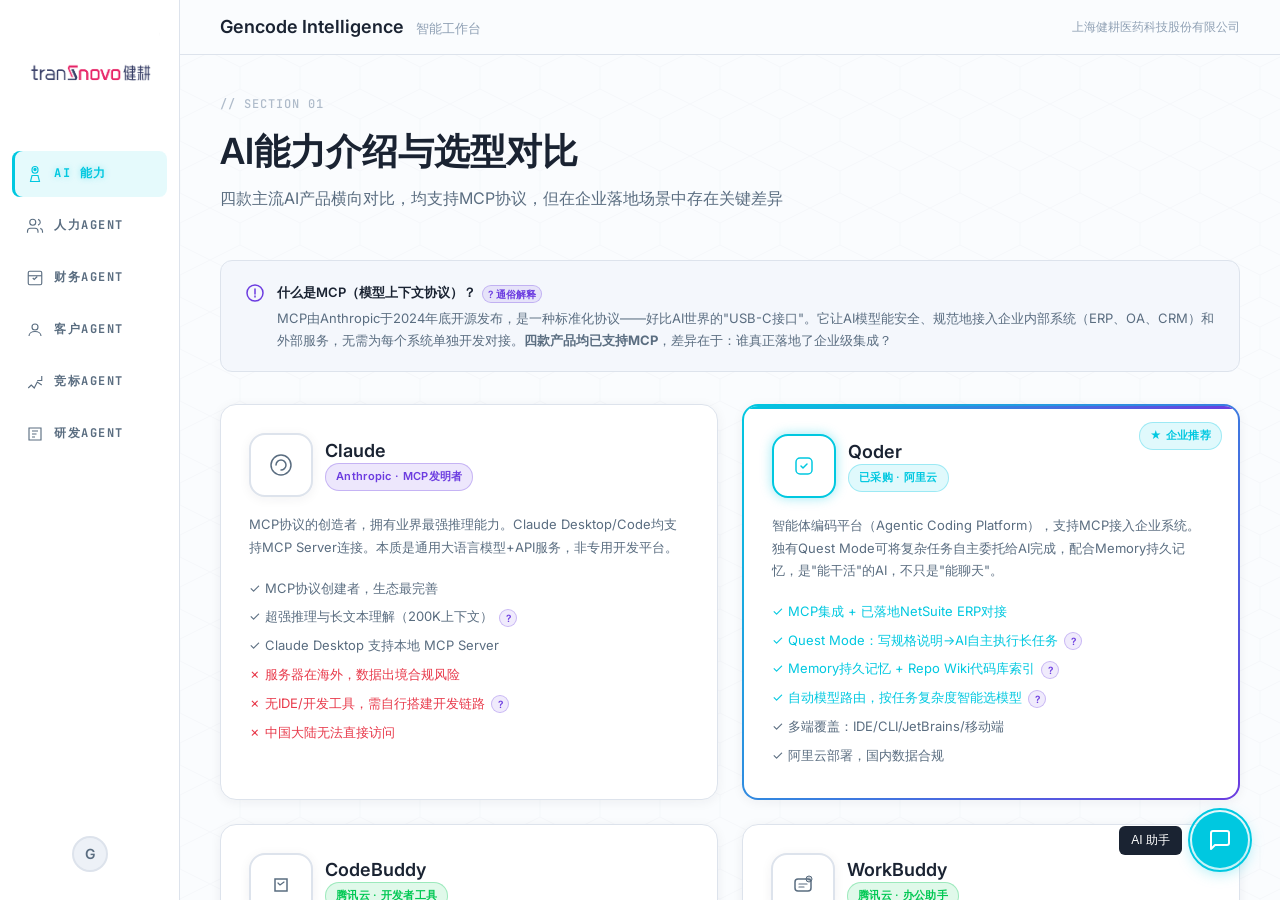
==== index.html @ d88ff5bc "feat: Qoder报价改为popout弹窗，提取关键内容替代截图" ====
<!DOCTYPE html>
<html lang="zh-CN">
<head>
  <meta charset="UTF-8">
  <meta name="viewport" content="width=device-width, initial-scale=1.0">
  <title>Gencode Intelligence 智能工作台 — 上海健耕医药科技</title>
  <link rel="preconnect" href="https://fonts.googleapis.com">
  <link rel="preconnect" href="https://fonts.gstatic.com" crossorigin>
  <link href="https://fonts.googleapis.com/css2?family=Inter:wght@300;400;500;600;700&family=JetBrains+Mono:wght@400;500;600&display=swap" rel="stylesheet">
  <link rel="stylesheet" href="css/style.css">
  <link rel="preload" href="js/echarts.min.js" as="script">
  <link rel="prefetch" href="netsuite_pl_dashboard.html">
</head>
<body>

  <!-- App Layout -->
  <div class="app-layout">

    <!-- Sidebar Navigation -->
    <aside class="sidebar" id="sidebar">
      <div class="sidebar-brand">
        <img class="sidebar-logo" src="images/logo.png" alt="Transnovo 健耕" />
      </div>
      <nav class="sidebar-nav">
        <a class="sidebar-item active" data-target="section-ai">
          <svg viewBox="0 0 24 24" fill="none" stroke="currentColor" stroke-width="1.5"><path d="M12 2a4 4 0 014 4v1a4 4 0 01-8 0V6a4 4 0 014-4z"/><path d="M8 14h8l2 8H6l2-8z"/><circle cx="12" cy="6" r="1.5" fill="currentColor"/></svg>
          <span>AI 能力</span>
        </a>
        <a class="sidebar-item" data-target="section-hr">
          <svg viewBox="0 0 24 24" fill="none" stroke="currentColor" stroke-width="1.5"><path d="M16 21v-2a4 4 0 00-4-4H6a4 4 0 00-4 4v2"/><circle cx="9" cy="7" r="4"/><path d="M22 21v-2a4 4 0 00-3-3.87"/><path d="M16 3.13a4 4 0 010 7.75"/></svg>
          <span>人力Agent</span>
        </a>
        <a class="sidebar-item" data-target="section-audit">
          <svg viewBox="0 0 24 24" fill="none" stroke="currentColor" stroke-width="1.5"><rect x="3" y="3" width="18" height="18" rx="2"/><path d="M9 12l2 2 4-4"/><path d="M3 9h18"/></svg>
          <span>财务Agent</span>
        </a>
        <a class="sidebar-item" data-target="section-customer">
          <svg viewBox="0 0 24 24" fill="none" stroke="currentColor" stroke-width="1.5"><circle cx="12" cy="8" r="4"/><path d="M4 20c0-4 4-6 8-6s8 2 8 6"/></svg>
          <span>客户Agent</span>
        </a>
        <a class="sidebar-item" data-target="section-pricing">
          <svg viewBox="0 0 24 24" fill="none" stroke="currentColor" stroke-width="1.5"><path d="M3 20l4-4 4 4 4-8 6 4"/><path d="M21 4v6h-6"/></svg>
          <span>竞标Agent</span>
        </a>
        <a class="sidebar-item" data-target="section-rdkb">
          <svg viewBox="0 0 24 24" fill="none" stroke="currentColor" stroke-width="1.5"><path d="M4 4h16v16H4z"/><path d="M8 8h8M8 12h6M8 16h4"/></svg>
          <span>研发Agent</span>
        </a>
      </nav>
      <div class="sidebar-footer">
        <div class="sidebar-user">G</div>
      </div>
    </aside>

    <!-- Content Area -->
    <main class="content-area" id="contentArea">
      <header class="content-header">
        <h1 class="content-title">Gencode Intelligence <span>智能工作台</span></h1>
        <div class="content-meta">上海健耕医药科技股份有限公司</div>
      </header>

  <!-- ========== SECTION 1: AI Capability Comparison ========== -->
  <section class="section active" id="section-ai">
    <div class="section-content">
      <div class="section-label">// SECTION 01</div>
      <div class="section-header">
        <h2>AI能力介绍与选型对比</h2>
        <p>四款主流AI产品横向对比，均支持MCP协议，但在企业落地场景中存在关键差异</p>
      </div>

      <!-- MCP explainer -->
      <div style="background:var(--bg-tertiary); border-radius:12px; border:1px solid var(--border-default); padding:20px 24px; margin-bottom:32px;">
        <div style="display:flex; align-items:flex-start; gap:12px;">
          <svg width="20" height="20" viewBox="0 0 20 20" fill="none" style="flex-shrink:0; margin-top:2px;"><circle cx="10" cy="10" r="8" stroke="#6C3CE0" stroke-width="1.5"/><path d="M10 6v5M10 13v1" stroke="#6C3CE0" stroke-width="1.5" stroke-linecap="round"/></svg>
          <div>
            <p style="font-size:13px; font-weight:600; color:var(--text-primary); margin-bottom:4px;">什么是MCP（模型上下文协议）？<button class="explain-btn" onclick="showExplain('mcp')">? 通俗解释</button></p>
            <p style="font-size:13px;">MCP由Anthropic于2024年底开源发布，是一种标准化协议——好比AI世界的"USB-C接口"。它让AI模型能安全、规范地接入企业内部系统（ERP、OA、CRM）和外部服务，无需为每个系统单独开发对接。<strong>四款产品均已支持MCP</strong>，差异在于：谁真正落地了企业级集成？</p>
          </div>
        </div>
      </div>

      <!-- 4 Product Cards -->
      <div style="display:grid; grid-template-columns:repeat(2, 1fr); gap:24px;">
        <!-- Claude -->
        <div class="card">
          <div class="flex items-center gap-12 mb-16">
            <div class="mcp-node-icon">
              <svg width="28" height="28" viewBox="0 0 28 28" fill="none"><circle cx="14" cy="14" r="10" stroke="#5A6D80" stroke-width="1.5"/><path d="M9 14c0-3 2.5-5 5-5s5 2 5 5-2.5 5-5 5" stroke="#5A6D80" stroke-width="1.5" stroke-linecap="round"/></svg>
            </div>
            <div>
              <h4>Claude</h4>
              <span class="badge badge-violet">Anthropic · MCP发明者</span>
            </div>
          </div>
          <p style="font-size:13px; margin-bottom:16px;">MCP协议的创造者，拥有业界最强推理能力。Claude Desktop/Code均支持MCP Server连接。本质是通用大语言模型+API服务，非专用开发平台。</p>
          <ul style="font-size:13px; color:var(--text-secondary); list-style:none;">
            <li style="padding:4px 0;">✓ MCP协议创建者，生态最完善</li>
            <li style="padding:4px 0;">✓ 超强推理与长文本理解（200K上下文）<button class="explain-btn" onclick="showExplain('context')">?</button></li>
            <li style="padding:4px 0;">✓ Claude Desktop 支持本地 MCP Server</li>
            <li style="padding:4px 0; color:var(--accent-red);">✗ 服务器在海外，数据出境合规风险</li>
            <li style="padding:4px 0; color:var(--accent-red);">✗ 无IDE/开发工具，需自行搭建开发链路<button class="explain-btn" onclick="showExplain('ide')">?</button></li>
            <li style="padding:4px 0; color:var(--accent-red);">✗ 中国大陆无法直接访问</li>
          </ul>
        </div>

        <!-- Qoder (Recommended) -->
        <div class="card recommended">
          <div class="badge badge-cyan badge-pulse" style="position:absolute; top:16px; right:16px;">
            ★ 企业推荐
          </div>
          <div class="flex items-center gap-12 mb-16">
            <div class="mcp-node-icon active">
              <svg width="28" height="28" viewBox="0 0 28 28" fill="none"><rect x="6" y="6" width="16" height="16" rx="4" stroke="#00C8E0" stroke-width="1.5"/><path d="M11 14l2 2 4-4" stroke="#00C8E0" stroke-width="1.5" stroke-linecap="round" stroke-linejoin="round"/></svg>
            </div>
            <div>
              <h4>Qoder</h4>
              <span class="badge badge-cyan">已采购 · 阿里云</span>
            </div>
          </div>
          <p style="font-size:13px; margin-bottom:16px;">智能体编码平台（Agentic Coding Platform），支持MCP接入企业系统。独有Quest Mode可将复杂任务自主委托给AI完成，配合Memory持久记忆，是"能干活"的AI，不只是"能聊天"。</p>
          <ul style="font-size:13px; color:var(--text-secondary); list-style:none;">
            <li style="padding:4px 0; color:var(--accent-cyan);">✓ MCP集成 + 已落地NetSuite ERP对接</li>
            <li style="padding:4px 0; color:var(--accent-cyan);">✓ Quest Mode：写规格说明→AI自主执行长任务<button class="explain-btn" onclick="showExplain('quest')">?</button></li>
            <li style="padding:4px 0; color:var(--accent-cyan);">✓ Memory持久记忆 + Repo Wiki代码库索引<button class="explain-btn" onclick="showExplain('memory')">?</button></li>
            <li style="padding:4px 0; color:var(--accent-cyan);">✓ 自动模型路由，按任务复杂度智能选模型<button class="explain-btn" onclick="showExplain('routing')">?</button></li>
            <li style="padding:4px 0;">✓ 多端覆盖：IDE/CLI/JetBrains/移动端</li>
            <li style="padding:4px 0;">✓ 阿里云部署，国内数据合规</li>
          </ul>
        </div>

        <!-- CodeBuddy -->
        <div class="card">
          <div class="flex items-center gap-12 mb-16">
            <div class="mcp-node-icon">
              <svg width="28" height="28" viewBox="0 0 28 28" fill="none"><path d="M8 8h12v12H8z" stroke="#5A6D80" stroke-width="1.5" rx="2"/><path d="M11 12l2 2 4-3" stroke="#5A6D80" stroke-width="1.2" stroke-linecap="round" stroke-linejoin="round"/></svg>
            </div>
            <div>
              <h4>CodeBuddy</h4>
              <span class="badge badge-green">腾讯云 · 开发者工具</span>
            </div>
          </div>
          <p style="font-size:13px; margin-bottom:16px;">腾讯云AI代码编辑器，面向开发人员。支持MCP可视化配置，有MCP Square市场可一键安装服务端。偏向腾讯云生态内使用。</p>
          <ul style="font-size:13px; color:var(--text-secondary); list-style:none;">
            <li style="padding:4px 0;">✓ MCP支持 + 可视化配置（无需编辑JSON）</li>
            <li style="padding:4px 0;">✓ MCP Square市场，预置丰富服务端</li>
            <li style="padding:4px 0;">✓ 腾讯云生态内集成便利</li>
            <li style="padding:4px 0; color:var(--accent-red);">✗ 深度绑定腾讯云，跨云集成受限</li>
            <li style="padding:4px 0; color:var(--accent-red);">✗ 无自主任务执行能力（仅对话模式）</li>
            <li style="padding:4px 0; color:var(--accent-red);">✗ 面向开发者，非技术人员难以直接使用</li>
          </ul>
        </div>

        <!-- WorkBuddy -->
        <div class="card">
          <div class="flex items-center gap-12 mb-16">
            <div class="mcp-node-icon">
              <svg width="28" height="28" viewBox="0 0 28 28" fill="none"><rect x="6" y="8" width="16" height="12" rx="3" stroke="#5A6D80" stroke-width="1.5"/><path d="M10 13h8M10 16h5" stroke="#5A6D80" stroke-width="1.2" stroke-linecap="round"/><circle cx="20" cy="8" r="3" fill="#5A6D80" fill-opacity="0.3" stroke="#5A6D80" stroke-width="1"/></svg>
            </div>
            <div>
              <h4>WorkBuddy</h4>
              <span class="badge badge-green">腾讯云 · 办公助手</span>
            </div>
          </div>
          <p style="font-size:13px; margin-bottom:16px;">腾讯云桌面AI办公助手，面向非技术人员。可用自然语言驱动复杂工作流，内置100+虚拟专家角色。支持MCP连接外部服务，通过微信/Slack等远程控制。</p>
          <ul style="font-size:13px; color:var(--text-secondary); list-style:none;">
            <li style="padding:4px 0;">✓ MCP支持，可连接外部工具和服务</li>
            <li style="padding:4px 0;">✓ 自然语言驱动，非技术人员可直接使用</li>
            <li style="padding:4px 0;">✓ 100+虚拟专家角色（报告撰写、数据分析等）</li>
            <li style="padding:4px 0; color:var(--accent-red);">✗ 内测阶段，功能尚未完全稳定</li>
            <li style="padding:4px 0; color:var(--accent-red);">✗ 偏办公自动化，无代码开发能力</li>
            <li style="padding:4px 0; color:var(--accent-red);">✗ 无企业级ERP/财务系统深度集成案例</li>
          </ul>
        </div>
      </div>

      <!-- Comparison Table -->
      <table class="comparison-table mt-32">
        <thead>
          <tr>
            <th>对比维度</th>
            <th>Claude</th>
            <th style="color:var(--accent-cyan);">Qoder ★</th>
            <th>CodeBuddy</th>
            <th>WorkBuddy</th>
          </tr>
        </thead>
        <tbody>
          <tr>
            <td>MCP支持</td>
            <td>✓ 协议发明者，生态最完善</td>
            <td style="color:var(--accent-cyan); font-weight:500;">✓ 完整支持 + 已落地企业集成</td>
            <td>✓ 可视化配置 + 市场</td>
            <td>✓ 支持连接外部服务</td>
          </tr>
          <tr>
            <td>NetSuite ERP对接</td>
            <td>需自行开发MCP Server</td>
            <td style="color:var(--accent-cyan); font-weight:500;">✓ 已完成，可直接拉取财务数据</td>
            <td>需自行开发对接</td>
            <td>无相关案例</td>
          </tr>
          <tr>
            <td>自主任务执行<button class="explain-btn" onclick="showExplain('autonomous')">?</button></td>
            <td>需人工持续交互引导</td>
            <td style="color:var(--accent-cyan); font-weight:500;">Quest Mode — AI异步自主完成</td>
            <td>仅实时对话模式</td>
            <td>可执行预设工作流</td>
          </tr>
          <tr>
            <td>项目记忆能力<button class="explain-btn" onclick="showExplain('memory')">?</button></td>
            <td>仅单次对话上下文</td>
            <td style="color:var(--accent-cyan); font-weight:500;">Memory持久记忆 + Repo Wiki</td>
            <td>项目级上下文</td>
            <td>对话内记忆</td>
          </tr>
          <tr>
            <td>目标用户</td>
            <td>通用（研究/创作/开发）</td>
            <td style="font-weight:500;">开发者 + 业务人员（双覆盖）</td>
            <td>专业开发人员</td>
            <td>非技术办公人员</td>
          </tr>
          <tr>
            <td>使用形态</td>
            <td>Web / API / Desktop</td>
            <td style="font-weight:500;">IDE + CLI + JetBrains + Mobile</td>
            <td>独立编辑器 + VS Code</td>
            <td>桌面App + 微信/Slack</td>
          </tr>
          <tr>
            <td>数据合规</td>
            <td style="color:var(--accent-red);">海外服务器，数据出境风险</td>
            <td style="color:var(--accent-cyan); font-weight:500;">阿里云国内部署，数据可控</td>
            <td>腾讯云国内部署</td>
            <td>腾讯云国内部署</td>
          </tr>
          <tr>
            <td>产品成熟度</td>
            <td>成熟商用（海外）</td>
            <td style="font-weight:500;">已商用，阿里云正式发售</td>
            <td>已发布正式版</td>
            <td style="color:var(--accent-red);">内测阶段</td>
          </tr>
          <tr>
            <td>采购状态</td>
            <td>未采购（大陆不可用）</td>
            <td style="color:var(--accent-green); font-weight:600;">✓ 已采购并投入使用</td>
            <td>未采购</td>
            <td>未采购（内测中）</td>
          </tr>
        </tbody>
      </table>

      <!-- Key Insight Box -->
      <div class="ai-insight-box mt-32">
        <h4>
          <svg width="16" height="16" viewBox="0 0 16 16" fill="none"><path d="M8 2L10 6H14L11 9L12 13L8 11L4 13L5 9L2 6H6L8 2Z" fill="#00C8E0" fill-opacity="0.3" stroke="#00C8E0" stroke-width="1"/></svg>
          选型结论
        </h4>
        <p style="margin-top:4px;">四款产品定位各有侧重：Claude推理最强但无法在大陆使用；CodeBuddy面向开发者但绑定腾讯生态；WorkBuddy面向办公人员但尚处内测且无ERP集成。<strong style="color:var(--accent-cyan);">Qoder是唯一兼具以下三个优势的平台：①已实际落地NetSuite ERP集成 ②Quest Mode自主任务执行 ③同时服务开发者与业务人员</strong>。且已完成阿里云采购，数据合规、即刻可用。</p>
      </div>

      <!-- Qoder 阿里云采购报价 -->
      <div style="margin-top:32px; border:2px solid var(--accent-cyan); border-radius:12px; padding:24px; background:linear-gradient(135deg, rgba(0,200,224,0.03), rgba(108,60,224,0.03)); box-shadow:0 0 20px rgba(0,200,224,0.1); cursor:pointer;" onclick="document.getElementById('pricingPopout').classList.add('open')">
        <div style="display:flex; align-items:center; justify-content:space-between;">
          <div style="display:flex; align-items:center; gap:10px;">
            <span style="background:var(--accent-cyan); color:#fff; font-size:11px; font-weight:700; padding:3px 10px; border-radius:4px; letter-spacing:1px;">阿里云官方报价</span>
            <span style="font-size:14px; font-weight:700; color:var(--text-primary);">Qoder 企业版采购方案</span>
          </div>
          <span style="font-size:12px; color:var(--accent-cyan); border:1px solid var(--accent-cyan); padding:4px 12px; border-radius:4px;">点击查看详情 →</span>
        </div>
        <div style="margin-top:14px; display:flex; gap:32px; font-size:13px; color:var(--text-secondary);">
          <span>供应商：<strong style="color:var(--text-primary);">阿里云计算有限公司</strong></span>
          <span>月付：<strong style="color:var(--accent-cyan); font-size:16px;">¥1,425</strong>/月</span>
          <span>年付：<strong style="color:var(--accent-cyan); font-size:16px;">¥15,300</strong>/年（85折）</span>
        </div>
      </div>

      <!-- Pricing Popout -->
      <div class="demo-popout" id="pricingPopout" onclick="if(event.target===this)this.classList.remove('open')">
        <div class="demo-popout-content" style="max-width:720px; padding:32px;">
          <button class="demo-popout-close" onclick="document.getElementById('pricingPopout').classList.remove('open')">&times;</button>
          <h3 style="font-size:18px; margin-bottom:20px; color:var(--text-primary);">Qoder 企业版 — 阿里云采购报价</h3>
          
          <table style="width:100%; border-collapse:collapse; font-size:13px; margin-bottom:20px;">
            <tr style="background:rgba(0,200,224,0.08);">
              <th style="text-align:left; padding:10px 14px; border:1px solid var(--border-default); color:var(--accent-cyan);">方案</th>
              <th style="text-align:center; padding:10px 14px; border:1px solid var(--border-default); color:var(--accent-cyan);">席位</th>
              <th style="text-align:center; padding:10px 14px; border:1px solid var(--border-default); color:var(--accent-cyan);">年限</th>
              <th style="text-align:center; padding:10px 14px; border:1px solid var(--border-default); color:var(--accent-cyan);">官网价</th>
              <th style="text-align:center; padding:10px 14px; border:1px solid var(--border-default); color:var(--accent-cyan);">折扣价</th>
              <th style="text-align:left; padding:10px 14px; border:1px solid var(--border-default); color:var(--accent-cyan);">备注</th>
            </tr>
            <tr>
              <td style="padding:10px 14px; border:1px solid var(--border-default); font-weight:600;">月付方案</td>
              <td style="padding:10px 14px; border:1px solid var(--border-default); text-align:center;">5</td>
              <td style="padding:10px 14px; border:1px solid var(--border-default); text-align:center;">1个月</td>
              <td style="padding:10px 14px; border:1px solid var(--border-default); text-align:center;">¥1,500</td>
              <td style="padding:10px 14px; border:1px solid var(--border-default); text-align:center; color:var(--accent-cyan); font-weight:700; font-size:15px;">¥1,425</td>
              <td style="padding:10px 14px; border:1px solid var(--border-default); font-size:12px;">后期连续包月，累计一年总计¥17,100</td>
            </tr>
            <tr style="background:rgba(0,200,224,0.03);">
              <td style="padding:10px 14px; border:1px solid var(--border-default); font-weight:600;">年付方案 ⭐</td>
              <td style="padding:10px 14px; border:1px solid var(--border-default); text-align:center;">5</td>
              <td style="padding:10px 14px; border:1px solid var(--border-default); text-align:center;">一年</td>
              <td style="padding:10px 14px; border:1px solid var(--border-default); text-align:center;">¥18,000</td>
              <td style="padding:10px 14px; border:1px solid var(--border-default); text-align:center; color:var(--accent-cyan); font-weight:700; font-size:15px;">¥15,300</td>
              <td style="padding:10px 14px; border:1px solid var(--border-default); font-size:12px;">平均¥1,275/月，首网限时<strong>85折</strong></td>
            </tr>
          </table>

          <div style="font-size:12px; color:var(--text-secondary); line-height:1.8;">
            <p style="font-weight:600; color:var(--text-primary); margin-bottom:6px;">产品配置：</p>
            <ul style="padding-left:18px; margin:0;">
              <li>产品形态：IDE/JB插件/CLI（命令行）</li>
              <li>核心：基于Qwen3-Coder模型，主打仓库级理解+任务化执行</li>
              <li>Agent Mode：对话式编码、补全、解释</li>
              <li>Quest Mode：自主拆解任务、改文件、跑测试、自动完成功能</li>
              <li>能力：一次检索10万+代码文件，自动生成Wiki，CodeReview，多文件批量修改</li>
              <li>定位：工程级、长上下文、Agent化开发助手</li>
              <li>每个团队席位（300元/月）包含 3000 Credits</li>
            </ul>
          </div>

          <div style="margin-top:16px; padding:12px 16px; background:rgba(0,200,224,0.06); border:1px solid rgba(0,200,224,0.2); border-radius:8px; font-size:12px; display:flex; justify-content:space-between; align-items:center;">
            <span>付款方式：网银转账 / 支付宝付款 / 线下汇款（对公转账）</span>
            <span>单位：<strong>阿里云计算有限公司</strong></span>
          </div>
        </div>
      </div>

      <!-- MCP Integration Diagram -->
      <div class="mcp-diagram mt-32">
        <div style="text-align:center; margin-bottom:24px;">
          <h3>Qoder MCP 企业集成实例</h3>
          <p style="font-size:13px; margin-top:8px;">通过MCP协议，Qoder已实际连通健耕内部的NetSuite ERP系统，实现财务数据智能化</p>
        </div>
        <div class="flex items-center" style="justify-content:center; gap:0; position:relative; padding:20px 0;">
          <!-- Qoder Node -->
          <div class="mcp-node">
            <div class="mcp-node-icon active">
              <svg width="28" height="28" viewBox="0 0 28 28" fill="none"><rect x="6" y="6" width="16" height="16" rx="4" stroke="#00C8E0" stroke-width="1.5"/><path d="M11 14l2 2 4-4" stroke="#00C8E0" stroke-width="1.5" stroke-linecap="round" stroke-linejoin="round"/></svg>
            </div>
            <div class="mcp-node-label">Qoder AI</div>
            <div class="mcp-node-desc">智能体平台</div>
          </div>

          <!-- Connector 1 -->
          <div style="width:100px; height:2px; background:linear-gradient(90deg, var(--accent-cyan), var(--accent-violet)); position:relative; margin:0 8px; margin-bottom:36px;">
            <div class="mcp-particle" style="animation-delay:0s;"></div>
            <div class="mcp-particle" style="animation-delay:1.5s;"></div>
          </div>

          <!-- MCP Hub -->
          <div class="mcp-node">
            <div class="mcp-node-icon" style="border-color:var(--accent-violet); border-radius:50%; width:72px; height:72px;">
              <svg width="32" height="32" viewBox="0 0 32 32" fill="none"><circle cx="16" cy="16" r="8" stroke="#6C3CE0" stroke-width="1.5"/><path d="M16 4v4M16 24v4M4 16h4M24 16h4M7 7l3 3M22 22l3 3M7 25l3-3M22 10l3-3" stroke="#6C3CE0" stroke-width="1" stroke-linecap="round"/></svg>
            </div>
            <div class="mcp-node-label" style="color:var(--accent-violet);">MCP 协议层</div>
            <div class="mcp-node-desc">标准化·安全·双向</div>
          </div>

          <!-- Connector 2 -->
          <div style="width:100px; height:2px; background:linear-gradient(90deg, var(--accent-violet), var(--accent-green)); position:relative; margin:0 8px; margin-bottom:36px;">
            <div class="mcp-particle" style="animation-delay:0.7s; background:var(--accent-violet);"></div>
            <div class="mcp-particle" style="animation-delay:2.2s; background:var(--accent-green);"></div>
          </div>

          <!-- NetSuite Node -->
          <div class="mcp-node">
            <div class="mcp-node-icon" style="border-color:var(--accent-green);">
              <svg width="28" height="28" viewBox="0 0 28 28" fill="none"><rect x="5" y="8" width="18" height="12" rx="2" stroke="#00C853" stroke-width="1.5"/><path d="M9 12h4M9 15h7M9 18h5" stroke="#00C853" stroke-width="1" stroke-linecap="round"/></svg>
            </div>
            <div class="mcp-node-label">NetSuite ERP</div>
            <div class="mcp-node-desc">财务·业务数据</div>
          </div>
        </div>
        <div style="text-align:center; margin-top:16px;">
          <span class="badge badge-green">✓ 已完成集成并投入使用</span>
          <span style="font-size:12px; color:var(--text-muted); margin-left:12px;">场景：应付账款审核、财务BI分析、供应商数据同步</span>
        </div>
      </div>

      <!-- MCP Financial Integration Demo -->
      <div class="mcp-demo-showcase mt-32" style="border-color: var(--accent-violet);">
        <div class="mcp-demo-header">
          <div class="mcp-demo-badge" style="background:rgba(108,60,224,0.1); border-color:rgba(108,60,224,0.3); color:var(--accent-violet);">
            <span class="live-dot" style="background:var(--accent-violet);"></span> 财务数据对接
          </div>
          <h3>Qoder × NetSuite — 集团利润表自动生成</h3>
          <p>通过 MCP 协议直连 NetSuite GL 总账，自动查询三家子公司财务数据，AI 生成集团合并利润表及经营看板</p>
        </div>

        <!-- 3-step workflow -->
        <div class="workflow-steps">
          <div class="workflow-step" onclick="openWorkflowImg('auth')">
            <div class="workflow-step-num">1</div>
            <div class="workflow-step-img">
              <img src="images/qoder-netsuite-auth.jpg" alt="Qoder授权访问NetSuite" />
            </div>
            <div class="workflow-step-label">OAuth 授权对接</div>
            <div class="workflow-step-desc">Qoder以claude角色获得NetSuite访问权限</div>
          </div>
          <div class="workflow-step-arrow">→</div>
          <div class="workflow-step" onclick="openWorkflowImg('pl')">
            <div class="workflow-step-num">2</div>
            <div class="workflow-step-img">
              <img src="images/qoder-netsuite-pl.jpg" alt="AI生成利润表" />
            </div>
            <div class="workflow-step-label">AI 生成利润表</div>
            <div class="workflow-step-desc">查询GL数据，按子公司拆分并合并</div>
          </div>
          <div class="workflow-step-arrow">→</div>
          <div class="workflow-step" onclick="openWorkflowImg('dashboard')">
            <div class="workflow-step-num">3</div>
            <div class="workflow-step-img dashboard-preview">
              <div class="dashboard-mock">
                <div class="dm-header">集团 2025 年度经营分析看板</div>
                <div class="dm-kpis">
                  <span>营收 ¥1.82亿</span>
                  <span>毛利率 98.6%</span>
                  <span>利润 ¥2.49亿</span>
                </div>
                <div class="dm-chart"></div>
              </div>
            </div>
            <div class="workflow-step-label">经营分析看板</div>
            <div class="workflow-step-desc">自动生成可视化 Dashboard</div>
          </div>
        </div>

        <div class="mcp-demo-stats" style="grid-template-columns: repeat(5, 1fr);">
          <div class="mcp-demo-stat">
            <span class="stat-value">3</span>
            <span class="stat-label">子公司合并</span>
          </div>
          <div class="mcp-demo-stat">
            <span class="stat-value">¥1.82亿</span>
            <span class="stat-label">集团营收</span>
          </div>
          <div class="mcp-demo-stat">
            <span class="stat-value">98.6%</span>
            <span class="stat-label">毛利率</span>
          </div>
          <div class="mcp-demo-stat">
            <span class="stat-value">¥2.49亿</span>
            <span class="stat-label">利润总额</span>
          </div>
          <div class="mcp-demo-stat">
            <span class="stat-value">&lt;30s</span>
            <span class="stat-label">全流程耗时</span>
          </div>
        </div>
      </div>

      <!-- MCP Real Case Demo -->
      <div class="mcp-demo-showcase showcase-sm mt-32">
        <div class="mcp-demo-header">
          <div class="mcp-demo-badge">
            <span class="live-dot"></span> 实战成果
          </div>
          <h3>NetSuite MCP 接口打通 — 采购申请自动化</h3>
          <p>通过 Qoder MCP 协议连接 NetSuite RESTlet，实现采购申请(PR)与采购订单(PO)的全自动创建与关联</p>
        </div>
        <div class="mcp-demo-image" onclick="openDemoPopout()">
          <img src="images/netsuite-mcp-demo.jpg" alt="NetSuite MCP 采购申请自动化实战截图" />
          <div class="mcp-demo-overlay">
            <svg width="48" height="48" viewBox="0 0 48 48" fill="none"><circle cx="24" cy="24" r="20" fill="rgba(0,200,224,0.15)" stroke="#00C8E0" stroke-width="2"/><path d="M20 16l12 8-12 8V16z" fill="#00C8E0"/></svg>
            <span>点击查看大图</span>
          </div>
        </div>
        <div class="mcp-demo-stats">
          <div class="mcp-demo-stat">
            <span class="stat-value">PR002317</span>
            <span class="stat-label">采购申请号</span>
          </div>
          <div class="mcp-demo-stat">
            <span class="stat-value">P0003932</span>
            <span class="stat-label">采购订单号</span>
          </div>
          <div class="mcp-demo-stat">
            <span class="stat-value">71行</span>
            <span class="stat-label">自动处理明细</span>
          </div>
          <div class="mcp-demo-stat">
            <span class="stat-value">¥313,874</span>
            <span class="stat-label">总金额</span>
          </div>
        </div>
      </div>
    </div>
  </section>

  <!-- ========== SECTION: HR Agent — 报销自动化工具 ========== -->
  <section class="section" id="section-hr">
    <div class="section-content">
      <div class="section-label">// HR AGENT</div>
      <div class="section-header">
        <h2>人力Agent — 报销自动化工具</h2>
        <p>将员工报销账单一键转化为NetSuite采购申请(PR)与采购订单(PO)，消除人工录入，全自动匹配科目与供应商</p>
      </div>

      <!-- Tool Cards Grid -->
      <div style="display:grid; grid-template-columns:repeat(2, 1fr); gap:32px; margin-top:32px;">

        <!-- 携程报销工具 -->
        <div class="card" style="border:1.5px solid var(--accent-cyan); position:relative; overflow:hidden;">
          <div style="position:absolute; top:0; left:0; right:0; height:3px; background:linear-gradient(90deg, var(--accent-cyan), var(--accent-violet));"></div>
          <div class="flex items-center gap-12 mb-16" style="padding-top:8px;">
            <div class="mcp-node-icon active" style="width:48px; height:48px;">
              <svg width="24" height="24" viewBox="0 0 24 24" fill="none" stroke="#00C8E0" stroke-width="1.5"><rect x="3" y="5" width="18" height="14" rx="2"/><path d="M3 10h18"/><path d="M7 15h4"/></svg>
            </div>
            <div>
              <h4 style="font-size:18px;">携程报销工具</h4>
              <span class="badge badge-cyan">Ctrip → NetSuite PR+PO</span>
            </div>
          </div>
          <p style="font-size:13px; color:var(--text-secondary); margin-bottom:16px;">拖入携程商旅账单Excel，自动解析所有明细行，一键在NetSuite创建采购申请与采购订单，PR+PO自动关联。</p>
          <div style="background:var(--bg-tertiary); border-radius:8px; padding:14px 16px; margin-bottom:16px;">
            <div style="font-size:11px; font-family:var(--font-mono); color:var(--text-muted); margin-bottom:6px;">// 工作流程</div>
            <div style="display:flex; align-items:center; gap:8px; font-size:12px; flex-wrap:wrap;">
              <span style="background:rgba(0,200,224,0.1); border:1px solid rgba(0,200,224,0.3); padding:3px 8px; border-radius:4px; color:var(--accent-cyan);">携程Excel</span>
              <span style="color:var(--text-muted);">→</span>
              <span style="background:rgba(0,200,224,0.1); border:1px solid rgba(0,200,224,0.3); padding:3px 8px; border-radius:4px; color:var(--accent-cyan);">解析明细</span>
              <span style="color:var(--text-muted);">→</span>
              <span style="background:rgba(0,200,224,0.1); border:1px solid rgba(0,200,224,0.3); padding:3px 8px; border-radius:4px; color:var(--accent-cyan);">创建PR</span>
              <span style="color:var(--text-muted);">→</span>
              <span style="background:rgba(0,200,224,0.1); border:1px solid rgba(0,200,224,0.3); padding:3px 8px; border-radius:4px; color:var(--accent-cyan);">生成PO</span>
              <span style="color:var(--text-muted);">→</span>
              <span style="background:rgba(0,200,224,0.1); border:1px solid rgba(0,200,224,0.3); padding:3px 8px; border-radius:4px; color:var(--accent-cyan);">自动关联</span>
            </div>
          </div>
          <ul style="font-size:13px; color:var(--text-secondary); list-style:none;">
            <li style="padding:4px 0;">✓ 拖拽Excel即触发，零操作门槛</li>
            <li style="padding:4px 0;">✓ 自动匹配供应商、费用科目</li>
            <li style="padding:4px 0;">✓ PR与PO自动关联，无需手动链接</li>
            <li style="padding:4px 0;">✓ 支持批量明细行（70+行级处理）</li>
          </ul>
          <div style="margin-top:16px; padding-top:12px; border-top:1px solid var(--border-default); display:flex; gap:16px;">
            <div class="mcp-demo-stat"><span class="stat-value">PR+PO</span><span class="stat-label">自动创建</span></div>
            <div class="mcp-demo-stat"><span class="stat-value">&lt;30s</span><span class="stat-label">全流程耗时</span></div>
            <div class="mcp-demo-stat"><span class="stat-value">100%</span><span class="stat-label">明细匹配率</span></div>
          </div>

          <!-- Download Section -->
          <div style="margin-top:20px; padding-top:16px; border-top:1px solid var(--border-default);">
            <div style="font-size:12px; font-family:var(--font-mono); color:var(--accent-cyan); margin-bottom:12px; letter-spacing:1px;">▼ 工具下载</div>
            <div style="display:grid; grid-template-columns:1fr 1fr; gap:8px;">
              <a href="https://life-port.oss-cn-hangzhou.aliyuncs.com/tools/%E6%90%BA%E7%A8%8B%E6%8A%A5%E9%94%80%E5%B7%A5%E5%85%B7/%E4%B8%80%E9%94%AE%E7%94%9F%E6%88%90%E9%87%87%E8%B4%AD%E8%AE%A2%E5%8D%95.bat" download style="display:flex; align-items:center; gap:8px; padding:8px 12px; background:rgba(0,200,224,0.06); border:1px solid rgba(0,200,224,0.2); border-radius:6px; text-decoration:none; color:var(--text-primary); font-size:12px; transition:all 0.2s;">
                <svg width="16" height="16" viewBox="0 0 16 16" fill="none" stroke="#00C8E0" stroke-width="1.5"><path d="M8 2v9M5 8l3 3 3-3"/><path d="M2 12v2h12v-2"/></svg>
                <div><div style="font-weight:600;">一键生成采购订单.bat</div><div style="font-size:10px; color:var(--text-muted);">启动脚本</div></div>
              </a>
              <a href="https://life-port.oss-cn-hangzhou.aliyuncs.com/tools/%E6%90%BA%E7%A8%8B%E6%8A%A5%E9%94%80%E5%B7%A5%E5%85%B7/ctrip_pr_tool.exe" download style="display:flex; align-items:center; gap:8px; padding:8px 12px; background:rgba(0,200,224,0.06); border:1px solid rgba(0,200,224,0.2); border-radius:6px; text-decoration:none; color:var(--text-primary); font-size:12px; transition:all 0.2s;">
                <svg width="16" height="16" viewBox="0 0 16 16" fill="none" stroke="#00C8E0" stroke-width="1.5"><path d="M8 2v9M5 8l3 3 3-3"/><path d="M2 12v2h12v-2"/></svg>
                <div><div style="font-weight:600;">ctrip_pr_tool.exe</div><div style="font-size:10px; color:var(--text-muted);">核心引擎（解析+创建一体化）</div></div>
              </a>
              <a href="https://life-port.oss-cn-hangzhou.aliyuncs.com/tools/%E6%90%BA%E7%A8%8B%E6%8A%A5%E9%94%80%E5%B7%A5%E5%85%B7/02%E5%8E%9F%E8%A1%A8.xlsx" download style="display:flex; align-items:center; gap:8px; padding:8px 12px; background:rgba(0,200,224,0.06); border:1px solid rgba(0,200,224,0.2); border-radius:6px; text-decoration:none; color:var(--text-primary); font-size:12px; transition:all 0.2s;">
                <svg width="16" height="16" viewBox="0 0 16 16" fill="none" stroke="#00C8E0" stroke-width="1.5"><path d="M8 2v9M5 8l3 3 3-3"/><path d="M2 12v2h12v-2"/></svg>
                <div><div style="font-weight:600;">携程账单样例.xlsx</div><div style="font-size:10px; color:var(--text-muted);">模板文件</div></div>
              </a>
            </div>
          </div>
        </div>

        <!-- 顺丰报销工具 -->
        <div class="card" style="border:1.5px solid var(--accent-green); position:relative; overflow:hidden;">
          <div style="position:absolute; top:0; left:0; right:0; height:3px; background:linear-gradient(90deg, var(--accent-green), var(--accent-cyan));"></div>
          <div class="flex items-center gap-12 mb-16" style="padding-top:8px;">
            <div class="mcp-node-icon" style="width:48px; height:48px; border-color:var(--accent-green);">
              <svg width="24" height="24" viewBox="0 0 24 24" fill="none" stroke="#00C853" stroke-width="1.5"><path d="M5 8h14l-1.5 9H6.5L5 8z"/><path d="M3 5h2l1 3"/><circle cx="9" cy="20" r="1"/><circle cx="17" cy="20" r="1"/></svg>
            </div>
            <div>
              <h4 style="font-size:18px;">顺丰报销工具</h4>
              <span class="badge badge-green">SF Express → NetSuite PR+PO</span>
            </div>
          </div>
          <p style="font-size:13px; color:var(--text-secondary); margin-bottom:16px;">拖入顺丰月结账单Excel，自动按历史映射表分摊费用至各承担主体，然后一键创建采购申请与采购订单。</p>
          <div style="background:var(--bg-tertiary); border-radius:8px; padding:14px 16px; margin-bottom:16px;">
            <div style="font-size:11px; font-family:var(--font-mono); color:var(--text-muted); margin-bottom:6px;">// 工作流程</div>
            <div style="display:flex; align-items:center; gap:8px; font-size:12px; flex-wrap:wrap;">
              <span style="background:rgba(0,200,83,0.1); border:1px solid rgba(0,200,83,0.3); padding:3px 8px; border-radius:4px; color:var(--accent-green);">顺丰Excel</span>
              <span style="color:var(--text-muted);">→</span>
              <span style="background:rgba(0,200,83,0.1); border:1px solid rgba(0,200,83,0.3); padding:3px 8px; border-radius:4px; color:var(--accent-green);">智能分摊</span>
              <span style="color:var(--text-muted);">→</span>
              <span style="background:rgba(0,200,83,0.1); border:1px solid rgba(0,200,83,0.3); padding:3px 8px; border-radius:4px; color:var(--accent-green);">创建PR</span>
              <span style="color:var(--text-muted);">→</span>
              <span style="background:rgba(0,200,83,0.1); border:1px solid rgba(0,200,83,0.3); padding:3px 8px; border-radius:4px; color:var(--accent-green);">生成PO</span>
              <span style="color:var(--text-muted);">→</span>
              <span style="background:rgba(0,200,83,0.1); border:1px solid rgba(0,200,83,0.3); padding:3px 8px; border-radius:4px; color:var(--accent-green);">自动关联</span>
            </div>
          </div>
          <ul style="font-size:13px; color:var(--text-secondary); list-style:none;">
            <li style="padding:4px 0;">✓ 自动分摊：根据历史映射匹配承担主体</li>
            <li style="padding:4px 0;">✓ 智能识别费用科目，未匹配行标黄提醒</li>
            <li style="padding:4px 0;">✓ 分摊完成后自动创建PR+PO</li>
            <li style="padding:4px 0;">✓ 历史映射表自学习，越用越准</li>
          </ul>
          <div style="margin-top:16px; padding-top:12px; border-top:1px solid var(--border-default); display:flex; gap:16px;">
            <div class="mcp-demo-stat"><span class="stat-value" style="color:var(--accent-green);">自动分摊</span><span class="stat-label">费用归集</span></div>
            <div class="mcp-demo-stat"><span class="stat-value" style="color:var(--accent-green);">PR+PO</span><span class="stat-label">一键生成</span></div>
            <div class="mcp-demo-stat"><span class="stat-value" style="color:var(--accent-green);">自学习</span><span class="stat-label">映射优化</span></div>
          </div>

          <!-- Download Section -->
          <div style="margin-top:20px; padding-top:16px; border-top:1px solid var(--border-default);">
            <div style="font-size:12px; font-family:var(--font-mono); color:var(--accent-green); margin-bottom:12px; letter-spacing:1px;">▼ 工具下载</div>
            <div style="display:grid; grid-template-columns:1fr 1fr; gap:8px;">
              <a href="https://life-port.oss-cn-hangzhou.aliyuncs.com/tools/%E9%A1%BA%E4%B8%B0%E6%8A%A5%E9%94%80%E5%B7%A5%E5%85%B7/%E4%B8%80%E9%94%AE%E7%94%9F%E6%88%90%E9%A1%BA%E4%B8%B0%E9%87%87%E8%B4%AD%E8%AE%A2%E5%8D%95.bat" download style="display:flex; align-items:center; gap:8px; padding:8px 12px; background:rgba(0,200,83,0.06); border:1px solid rgba(0,200,83,0.2); border-radius:6px; text-decoration:none; color:var(--text-primary); font-size:12px; transition:all 0.2s;">
                <svg width="16" height="16" viewBox="0 0 16 16" fill="none" stroke="#00C853" stroke-width="1.5"><path d="M8 2v9M5 8l3 3 3-3"/><path d="M2 12v2h12v-2"/></svg>
                <div><div style="font-weight:600;">一键生成顺丰采购订单.bat</div><div style="font-size:10px; color:var(--text-muted);">启动脚本</div></div>
              </a>
              <a href="https://life-port.oss-cn-hangzhou.aliyuncs.com/tools/%E9%A1%BA%E4%B8%B0%E6%8A%A5%E9%94%80%E5%B7%A5%E5%85%B7/sf_allocate_tool.exe" download style="display:flex; align-items:center; gap:8px; padding:8px 12px; background:rgba(0,200,83,0.06); border:1px solid rgba(0,200,83,0.2); border-radius:6px; text-decoration:none; color:var(--text-primary); font-size:12px; transition:all 0.2s;">
                <svg width="16" height="16" viewBox="0 0 16 16" fill="none" stroke="#00C853" stroke-width="1.5"><path d="M8 2v9M5 8l3 3 3-3"/><path d="M2 12v2h12v-2"/></svg>
                <div><div style="font-weight:600;">sf_allocate_tool.exe</div><div style="font-size:10px; color:var(--text-muted);">智能分摊引擎</div></div>
              </a>
              <a href="https://life-port.oss-cn-hangzhou.aliyuncs.com/tools/%E9%A1%BA%E4%B8%B0%E6%8A%A5%E9%94%80%E5%B7%A5%E5%85%B7/sf_pr_tool.exe" download style="display:flex; align-items:center; gap:8px; padding:8px 12px; background:rgba(0,200,83,0.06); border:1px solid rgba(0,200,83,0.2); border-radius:6px; text-decoration:none; color:var(--text-primary); font-size:12px; transition:all 0.2s;">
                <svg width="16" height="16" viewBox="0 0 16 16" fill="none" stroke="#00C853" stroke-width="1.5"><path d="M8 2v9M5 8l3 3 3-3"/><path d="M2 12v2h12v-2"/></svg>
                <div><div style="font-weight:600;">sf_pr_tool.exe</div><div style="font-size:10px; color:var(--text-muted);">PR/PO创建引擎</div></div>
              </a>
              <a href="https://life-port.oss-cn-hangzhou.aliyuncs.com/tools/%E9%A1%BA%E4%B8%B0%E6%8A%A5%E9%94%80%E5%B7%A5%E5%85%B7/sf_allocation_history.json" download style="display:flex; align-items:center; gap:8px; padding:8px 12px; background:rgba(0,200,83,0.06); border:1px solid rgba(0,200,83,0.2); border-radius:6px; text-decoration:none; color:var(--text-primary); font-size:12px; transition:all 0.2s;">
                <svg width="16" height="16" viewBox="0 0 16 16" fill="none" stroke="#00C853" stroke-width="1.5"><path d="M8 2v9M5 8l3 3 3-3"/><path d="M2 12v2h12v-2"/></svg>
                <div><div style="font-weight:600;">sf_allocation_history.json</div><div style="font-size:10px; color:var(--text-muted);">历史映射表</div></div>
              </a>
              <a href="https://life-port.oss-cn-hangzhou.aliyuncs.com/tools/%E9%A1%BA%E4%B8%B0%E6%8A%A5%E9%94%80%E5%B7%A5%E5%85%B7/DW_MX_021VQ_0212895911-202606_20260601_20260630.xlsx" download style="display:flex; align-items:center; gap:8px; padding:8px 12px; background:rgba(0,200,83,0.06); border:1px solid rgba(0,200,83,0.2); border-radius:6px; text-decoration:none; color:var(--text-primary); font-size:12px; transition:all 0.2s;">
                <svg width="16" height="16" viewBox="0 0 16 16" fill="none" stroke="#00C853" stroke-width="1.5"><path d="M8 2v9M5 8l3 3 3-3"/><path d="M2 12v2h12v-2"/></svg>
                <div><div style="font-weight:600;">顺丰6月账单样例.xlsx</div><div style="font-size:10px; color:var(--text-muted);">模板文件</div></div>
              </a>
            </div>
          </div>
        </div>
      </div>

      <!-- Tutorial - 携程报销工具使用教程 -->
      <div style="margin-top:32px; background:var(--bg-tertiary); border:1px solid var(--border-default); border-radius:12px; padding:24px 28px;">
        <div style="font-size:14px; font-weight:700; color:var(--accent-cyan); margin-bottom:16px;">📖 携程报销工具 — 使用教程</div>
        <div style="font-size:13px; color:var(--text-secondary); line-height:1.8;">

          <p style="font-weight:600; color:var(--text-primary); margin-bottom:8px;">① 需要下载哪些文件？</p>
          <table style="width:100%; border-collapse:collapse; margin-bottom:20px; font-size:12px;">
            <tr style="background:rgba(0,200,224,0.08);">
              <th style="text-align:left; padding:8px 12px; border:1px solid var(--border-default); color:var(--accent-cyan);">文件名</th>
              <th style="text-align:left; padding:8px 12px; border:1px solid var(--border-default); color:var(--accent-cyan);">是什么</th>
              <th style="text-align:center; padding:8px 12px; border:1px solid var(--border-default); color:var(--accent-cyan);">必须？</th>
            </tr>
            <tr>
              <td style="padding:8px 12px; border:1px solid var(--border-default); font-family:var(--font-mono);">一键生成采购订单.bat</td>
              <td style="padding:8px 12px; border:1px solid var(--border-default);">双击/拖拽即运行的启动脚本，<strong>这是你唯一要操作的文件</strong></td>
              <td style="padding:8px 12px; border:1px solid var(--border-default); text-align:center; color:var(--accent-cyan); font-weight:700;">✓ 必须</td>
            </tr>
            <tr>
              <td style="padding:8px 12px; border:1px solid var(--border-default); font-family:var(--font-mono);">ctrip_pr_tool.exe</td>
              <td style="padding:8px 12px; border:1px solid var(--border-default);">核心引擎（一体化）：解析携程账单 → 生成透视表 → 调用NS接口创建PR+PO</td>
              <td style="padding:8px 12px; border:1px solid var(--border-default); text-align:center; color:var(--accent-cyan); font-weight:700;">✓ 必须</td>
            </tr>
            <tr>
              <td style="padding:8px 12px; border:1px solid var(--border-default); font-family:var(--font-mono);">.env</td>
              <td style="padding:8px 12px; border:1px solid var(--border-default);">NetSuite连接凭据（账号密码等），<strong>找IT部门获取</strong>，不要外传</td>
              <td style="padding:8px 12px; border:1px solid var(--border-default); text-align:center; color:var(--accent-cyan); font-weight:700;">✓ 必须</td>
            </tr>
            <tr style="background:rgba(255,255,255,0.02);">
              <td style="padding:8px 12px; border:1px solid var(--border-default); font-family:var(--font-mono);">携程账单样例.xlsx</td>
              <td style="padding:8px 12px; border:1px solid var(--border-default);">样例原表，可用来测试工具是否正常运行</td>
              <td style="padding:8px 12px; border:1px solid var(--border-default); text-align:center; color:var(--text-muted);">可选</td>
            </tr>
          </table>

          <p style="font-weight:600; color:var(--text-primary); margin-bottom:10px;">② 怎么用？（3步）</p>
          <div style="background:var(--bg-card); border:1px solid var(--border-default); border-radius:8px; padding:16px 20px; margin-bottom:16px;">
            <div style="display:flex; gap:12px; align-items:flex-start; margin-bottom:12px;">
              <span style="background:var(--accent-cyan); color:#fff; width:24px; height:24px; border-radius:50%; display:flex; align-items:center; justify-content:center; font-size:12px; font-weight:700; flex-shrink:0;">1</span>
              <div>把上面 <strong>3个必须文件</strong> 全部下载到同一个文件夹里（位置随意）</div>
            </div>
            <div style="display:flex; gap:12px; align-items:flex-start; margin-bottom:12px;">
              <span style="background:var(--accent-cyan); color:#fff; width:24px; height:24px; border-radius:50%; display:flex; align-items:center; justify-content:center; font-size:12px; font-weight:700; flex-shrink:0;">2</span>
              <div>收到携程商旅账单Excel后，<strong>把xlsx文件拖到「一键生成采购订单.bat」上面松开</strong></div>
            </div>
            <div style="display:flex; gap:12px; align-items:flex-start;">
              <span style="background:var(--accent-cyan); color:#fff; width:24px; height:24px; border-radius:50%; display:flex; align-items:center; justify-content:center; font-size:12px; font-weight:700; flex-shrink:0;">3</span>
              <div>等待黑窗口跑完，记下输出的 <strong>PR编号 + PO编号</strong>，完成！</div>
            </div>
          </div>

          <p style="padding:10px 14px; background:rgba(0,200,224,0.06); border:1px solid rgba(0,200,224,0.2); border-radius:6px; font-size:12px; color:var(--text-secondary);">
            💡 携程工具是一体化的：自动解析原始账单 → 生成各分类透视表 → 匹配部门和科目 → 创建PR → 生成PO → 自动关联，全程无需人工干预。
          </p>
        </div>
      </div>

      <!-- Tutorial - 顺丰报销工具使用教程 -->
      <div style="margin-top:32px; background:var(--bg-tertiary); border:1px solid var(--border-default); border-radius:12px; padding:24px 28px;">
        <div style="font-size:14px; font-weight:700; color:var(--accent-green); margin-bottom:16px;">📖 顺丰报销工具 — 使用教程</div>
        <div style="font-size:13px; color:var(--text-secondary); line-height:1.8;">

          <p style="font-weight:600; color:var(--text-primary); margin-bottom:8px;">① 需要下载哪些文件？</p>
          <table style="width:100%; border-collapse:collapse; margin-bottom:20px; font-size:12px;">
            <tr style="background:rgba(0,200,83,0.08);">
              <th style="text-align:left; padding:8px 12px; border:1px solid var(--border-default); color:var(--accent-green);">文件名</th>
              <th style="text-align:left; padding:8px 12px; border:1px solid var(--border-default); color:var(--accent-green);">是什么</th>
              <th style="text-align:center; padding:8px 12px; border:1px solid var(--border-default); color:var(--accent-green);">必须？</th>
            </tr>
            <tr>
              <td style="padding:8px 12px; border:1px solid var(--border-default); font-family:var(--font-mono);">一键生成顺丰采购订单.bat</td>
              <td style="padding:8px 12px; border:1px solid var(--border-default);">双击/拖拽即运行的启动脚本，<strong>这是你唯一要操作的文件</strong></td>
              <td style="padding:8px 12px; border:1px solid var(--border-default); text-align:center; color:var(--accent-green); font-weight:700;">✓ 必须</td>
            </tr>
            <tr>
              <td style="padding:8px 12px; border:1px solid var(--border-default); font-family:var(--font-mono);">sf_allocate_tool.exe</td>
              <td style="padding:8px 12px; border:1px solid var(--border-default);">核心引擎①：读取顺丰账单，自动按历史规则分摊费用到各部门</td>
              <td style="padding:8px 12px; border:1px solid var(--border-default); text-align:center; color:var(--accent-green); font-weight:700;">✓ 必须</td>
            </tr>
            <tr>
              <td style="padding:8px 12px; border:1px solid var(--border-default); font-family:var(--font-mono);">sf_pr_tool.exe</td>
              <td style="padding:8px 12px; border:1px solid var(--border-default);">核心引擎②：分摊完成后调用NetSuite接口创建PR采购申请+PO采购订单</td>
              <td style="padding:8px 12px; border:1px solid var(--border-default); text-align:center; color:var(--accent-green); font-weight:700;">✓ 必须</td>
            </tr>
            <tr>
              <td style="padding:8px 12px; border:1px solid var(--border-default); font-family:var(--font-mono);">sf_allocation_history.json</td>
              <td style="padding:8px 12px; border:1px solid var(--border-default);">分摊记忆库：记录"哪个经手人→归哪个部门"的历史规则，用得越多越准</td>
              <td style="padding:8px 12px; border:1px solid var(--border-default); text-align:center; color:var(--accent-green); font-weight:700;">✓ 必须</td>
            </tr>
            <tr>
              <td style="padding:8px 12px; border:1px solid var(--border-default); font-family:var(--font-mono);">.env</td>
              <td style="padding:8px 12px; border:1px solid var(--border-default);">NetSuite连接凭据（账号密码等），<strong>找IT部门获取</strong>，不要外传</td>
              <td style="padding:8px 12px; border:1px solid var(--border-default); text-align:center; color:var(--accent-green); font-weight:700;">✓ 必须</td>
            </tr>
            <tr style="background:rgba(255,255,255,0.02);">
              <td style="padding:8px 12px; border:1px solid var(--border-default); font-family:var(--font-mono);">顺丰6月账单样例.xlsx</td>
              <td style="padding:8px 12px; border:1px solid var(--border-default);">样例文件，可用来测试工具是否正常运行</td>
              <td style="padding:8px 12px; border:1px solid var(--border-default); text-align:center; color:var(--text-muted);">可选</td>
            </tr>
          </table>

          <p style="font-weight:600; color:var(--text-primary); margin-bottom:10px;">② 怎么用？（3步）</p>
          <div style="background:var(--bg-card); border:1px solid var(--border-default); border-radius:8px; padding:16px 20px; margin-bottom:16px;">
            <div style="display:flex; gap:12px; align-items:flex-start; margin-bottom:12px;">
              <span style="background:var(--accent-green); color:#fff; width:24px; height:24px; border-radius:50%; display:flex; align-items:center; justify-content:center; font-size:12px; font-weight:700; flex-shrink:0;">1</span>
              <div>把上面 <strong>5个必须文件</strong> 全部下载到同一个文件夹里（位置随意）</div>
            </div>
            <div style="display:flex; gap:12px; align-items:flex-start; margin-bottom:12px;">
              <span style="background:var(--accent-green); color:#fff; width:24px; height:24px; border-radius:50%; display:flex; align-items:center; justify-content:center; font-size:12px; font-weight:700; flex-shrink:0;">2</span>
              <div>收到顺丰月结账单Excel后，<strong>把xlsx文件拖到「一键生成顺丰采购订单.bat」上面松开</strong></div>
            </div>
            <div style="display:flex; gap:12px; align-items:flex-start;">
              <span style="background:var(--accent-green); color:#fff; width:24px; height:24px; border-radius:50%; display:flex; align-items:center; justify-content:center; font-size:12px; font-weight:700; flex-shrink:0;">3</span>
              <div>等待黑窗口跑完，记下输出的 <strong>PR编号 + PO编号</strong>，完成！</div>
            </div>
          </div>

          <p style="padding:10px 14px; background:rgba(255,193,7,0.08); border:1px solid rgba(255,193,7,0.2); border-radius:6px; font-size:12px; color:var(--text-secondary);">
            ⚠️ 如果有行标黄（未匹配），说明有新的经手人/收件人组合没见过，手动补充后再拖入一次即可。映射表会自动学习，下次就不用管了。
          </p>
        </div>
      </div>

      <div class="ai-insight-box mt-32">
        <h4>
          <svg width="16" height="16" viewBox="0 0 16 16" fill="none"><path d="M8 2L10 6H14L11 9L12 13L8 11L4 13L5 9L2 6H6L8 2Z" fill="#00C8E0" fill-opacity="0.3" stroke="#00C8E0" stroke-width="1"/></svg>
          人力Agent 价值
        </h4>
        <p style="margin-top:4px;">传统报销流程：HR收到账单 → 手动录入几十上百行明细 → 逐条匹配供应商和科目 → 创建PR → 再创建PO → 手动关联。<strong style="color:var(--accent-cyan);">现在：拖入Excel文件，30秒内全自动完成，零手工录入、零匹配错误。</strong>每月为HR节省数小时重复劳动。</p>
      </div>
    </div>
  </section>

  <!-- ========== SECTION 2: Financial Intelligent Audit ========== -->
  <section class="section" id="section-audit">
    <div class="section-content">
      <div class="section-label">// SECTION 02</div>
      <div class="section-header">
        <h2>财务智能审核 — 应付账款场景</h2>
        <p>AI自动提取单据关键信息，智能比对数据一致性，高亮差异与风险点</p>
      </div>

      <!-- Status Bar -->
      <div class="status-bar">
        <svg width="16" height="16" viewBox="0 0 16 16" fill="none"><circle cx="8" cy="8" r="6" stroke="#00C8E0" stroke-width="1.5"/><path d="M8 5v3l2 2" stroke="#00C8E0" stroke-width="1.5" stroke-linecap="round"/></svg>
        <span class="status-text">审核中... <strong>3/4</strong> 步骤完成</span>
        <div class="status-progress">
          <div class="status-progress-fill" style="width: 75%;"></div>
        </div>
      </div>

      <!-- Audit Progress Flow -->
      <div class="audit-flow">
        <div class="audit-flow-node">
          <div class="audit-flow-dot completed">
            <svg width="16" height="16" viewBox="0 0 16 16" fill="none"><path d="M4 8l3 3 5-5" stroke="currentColor" stroke-width="1.5" stroke-linecap="round" stroke-linejoin="round"/></svg>
          </div>
          <span class="audit-flow-label">单据接收</span>
        </div>
        <div class="audit-flow-line completed"></div>
        <div class="audit-flow-node">
          <div class="audit-flow-dot completed">
            <svg width="16" height="16" viewBox="0 0 16 16" fill="none"><path d="M4 8l3 3 5-5" stroke="currentColor" stroke-width="1.5" stroke-linecap="round" stroke-linejoin="round"/></svg>
          </div>
          <span class="audit-flow-label">智能比对</span>
        </div>
        <div class="audit-flow-line completed"></div>
        <div class="audit-flow-node">
          <div class="audit-flow-dot active">
            <svg width="14" height="14" viewBox="0 0 14 14" fill="none"><path d="M7 3v4M7 9.5v.5" stroke="currentColor" stroke-width="1.5" stroke-linecap="round"/></svg>
          </div>
          <span class="audit-flow-label">差异提醒</span>
        </div>
        <div class="audit-flow-line active"></div>
        <div class="audit-flow-node">
          <div class="audit-flow-dot pending">
            <svg width="14" height="14" viewBox="0 0 14 14" fill="none"><circle cx="7" cy="7" r="2" fill="currentColor"/></svg>
          </div>
          <span class="audit-flow-label">人工确认</span>
        </div>
      </div>

      <!-- Split Layout -->
      <div class="audit-split">
        <!-- Left: Document -->
        <div class="audit-document">
          <div style="display:flex; justify-content:space-between; align-items:center; margin-bottom:16px;">
            <span class="badge badge-cyan">发票 #INV-2024-0891</span>
            <span style="font-family:var(--font-mono); font-size:11px; color:var(--text-muted);">[SOURCE: OA-SYSTEM]</span>
          </div>
          <div style="background:var(--bg-card); border-radius:8px; padding:20px; border:1px solid var(--border-default);">
            <div style="font-size:18px; font-weight:700; text-align:center; margin-bottom:16px; color:var(--text-primary);">增值税专用发票</div>
            <div style="display:grid; grid-template-columns:1fr 1fr; gap:12px; font-size:13px;">
              <div><span style="color:var(--text-muted);">供应商：</span><br><strong>苏州博腾医疗器械有限公司</strong></div>
              <div><span style="color:var(--text-muted);">发票日期：</span><br><strong>2024-03-15</strong></div>
              <div><span style="color:var(--text-muted);">发票金额：</span><br><strong style="font-family:var(--font-mono); font-size:16px; color:var(--accent-cyan);">¥ 284,500.00</strong></div>
              <div><span style="color:var(--text-muted);">税率：</span><br><strong>13%</strong></div>
              <div style="grid-column:1/3;"><span style="color:var(--text-muted);">商品明细：</span><br><strong>他克莫司胶囊原料药 × 500kg</strong></div>
            </div>
          </div>
          <div style="margin-top:12px; background:var(--bg-card); border-radius:8px; padding:16px; border:1px solid var(--border-default);">
            <div style="display:flex; justify-content:space-between; align-items:center; margin-bottom:12px;">
              <span class="badge badge-violet">合同 #CT-2024-056</span>
            </div>
            <div style="font-size:13px;">
              <div style="margin-bottom:6px;"><span style="color:var(--text-muted);">合同金额：</span><strong style="font-family:var(--font-mono);">¥ 280,000.00</strong></div>
              <div><span style="color:var(--text-muted);">约定单价：</span><strong style="font-family:var(--font-mono);">¥ 560.00/kg</strong></div>
            </div>
          </div>
        </div>

        <!-- Right: AI Extracted Data -->
        <div class="audit-data-card">
          <div style="display:flex; justify-content:space-between; align-items:center; margin-bottom:16px;">
            <h4 style="font-size:14px;">AI智能审核结果</h4>
            <span class="live-indicator"><span class="live-dot"></span>PROCESSING</span>
          </div>
          <div class="audit-item match">
            <span class="audit-item-label">供应商名称</span>
            <span class="audit-item-value">苏州博腾医疗器械有限公司</span>
            <span class="audit-item-status text-green">
              <svg width="16" height="16" viewBox="0 0 16 16" fill="none"><path d="M4 8l3 3 5-5" stroke="#00C853" stroke-width="2" stroke-linecap="round" stroke-linejoin="round"/></svg>
            </span>
          </div>
          <div class="audit-item match">
            <span class="audit-item-label">商品品名</span>
            <span class="audit-item-value">他克莫司胶囊原料药</span>
            <span class="audit-item-status text-green">
              <svg width="16" height="16" viewBox="0 0 16 16" fill="none"><path d="M4 8l3 3 5-5" stroke="#00C853" stroke-width="2" stroke-linecap="round" stroke-linejoin="round"/></svg>
            </span>
          </div>
          <div class="audit-item match">
            <span class="audit-item-label">发票日期</span>
            <span class="audit-item-value">2024-03-15</span>
            <span class="audit-item-status text-green">
              <svg width="16" height="16" viewBox="0 0 16 16" fill="none"><path d="M4 8l3 3 5-5" stroke="#00C853" stroke-width="2" stroke-linecap="round" stroke-linejoin="round"/></svg>
            </span>
          </div>
          <div class="audit-item mismatch">
            <span class="audit-item-label">金额一致性</span>
            <span class="audit-item-value text-red">发票 ¥284,500 ≠ 合同 ¥280,000</span>
            <span class="audit-item-status">
              <svg width="16" height="16" viewBox="0 0 16 16" fill="none"><circle cx="8" cy="8" r="6" stroke="#E8394A" stroke-width="1.5"/><path d="M8 5v4M8 11v.5" stroke="#E8394A" stroke-width="1.5" stroke-linecap="round"/></svg>
            </span>
          </div>
          <div class="audit-item mismatch">
            <span class="audit-item-label">单价核验</span>
            <span class="audit-item-value text-red">实际 ¥569/kg &gt; 合同 ¥560/kg</span>
            <span class="audit-item-status">
              <svg width="16" height="16" viewBox="0 0 16 16" fill="none"><circle cx="8" cy="8" r="6" stroke="#E8394A" stroke-width="1.5"/><path d="M8 5v4M8 11v.5" stroke="#E8394A" stroke-width="1.5" stroke-linecap="round"/></svg>
            </span>
          </div>
          <div class="audit-item match">
            <span class="audit-item-label">税率</span>
            <span class="audit-item-value">13% — 与合同一致</span>
            <span class="audit-item-status text-green">
              <svg width="16" height="16" viewBox="0 0 16 16" fill="none"><path d="M4 8l3 3 5-5" stroke="#00C853" stroke-width="2" stroke-linecap="round" stroke-linejoin="round"/></svg>
            </span>
          </div>
        </div>
      </div>

      <!-- Audit Log -->
      <div class="audit-log" id="auditLog">
        <div>&gt; <span class="log-info">[2024-03-16 09:32:14]</span> 开始审核 Bill #BILL-2024-0891</div>
        <div>&gt; vendor_name_check: <span class="log-pass">PASSED ✓</span></div>
        <div>&gt; item_description_check: <span class="log-pass">PASSED ✓</span></div>
        <div>&gt; invoice_date_check: <span class="log-pass">PASSED ✓</span></div>
        <div>&gt; amount_consistency_check: <span class="log-fail">FAILED ✗</span> — 差异 ¥4,500.00 (1.6%)</div>
        <div>&gt; unit_price_check: <span class="log-fail">FAILED ✗</span> — 超出合同单价 ¥9.00/kg</div>
        <div>&gt; tax_rate_check: <span class="log-pass">PASSED ✓</span></div>
        <div>&gt; <span class="log-info">[ALERT]</span> 发现2项差异，已标记待人工确认</div>
        <div>&gt; <span class="log-info">[SUGGESTION]</span> 建议核实是否存在补充协议或价格调整通知</div>
      </div>
    </div>
  </section>

  <!-- ========== SECTION 3: Customer 360 Profile ========== -->
  <section class="section" id="section-customer">
    <div class="section-content">
      <div class="section-label">// SECTION 03</div>
      <div class="section-header">
        <div class="flex justify-between items-center">
          <div>
            <h2>客户360°智能画像</h2>
            <p>深入了解关键客户，追踪学术动态，洞察合作机会</p>
          </div>
          <span class="live-indicator"><span class="live-dot"></span>LIVE</span>
        </div>
      </div>

      <div class="customer-profile">
        <!-- Left: Profile Card -->
        <div class="profile-card">
          <div class="profile-avatar-ring">
            <img src="images/xue-wujun.jpg" alt="薛武军" class="profile-avatar-img" />
          </div>
          <div class="profile-name">薛武军</div>
          <div class="profile-title">肾脏病医院院长 · 主任医师 · 博士生导师</div>
          <div class="profile-org">西安交通大学第一附属医院</div>
          <div style="margin:16px 0;">
            <span class="badge badge-cyan">器官移植</span>
            <span class="badge badge-violet" style="margin-left:4px;">免疫抑制</span>
          </div>
          <div class="profile-stats">
            <div class="profile-stat clickable" onclick="openProfileDetail('papers')">
              <div class="profile-stat-value">127</div>
              <div class="profile-stat-label">发表论文</div>
              <div class="profile-stat-hint">点击查看 →</div>
            </div>
            <div class="profile-stat clickable" onclick="openProfileDetail('patents')">
              <div class="profile-stat-value">23</div>
              <div class="profile-stat-label">授权专利</div>
              <div class="profile-stat-hint">点击查看 →</div>
            </div>
            <div class="profile-stat clickable" onclick="openProfileDetail('projects')">
              <div class="profile-stat-value">8</div>
              <div class="profile-stat-label">在研课题</div>
              <div class="profile-stat-hint">点击查看 →</div>
            </div>
            <div class="profile-stat">
              <div class="profile-stat-value">A+</div>
              <div class="profile-stat-label">合作契合度</div>
            </div>
          </div>
        </div>

        <!-- Right Panel -->
        <div class="customer-right">
          <!-- Radar Chart -->
          <div class="radar-container">
            <div class="flex justify-between items-center mb-16">
              <h4 style="font-size:14px;">合作契合度分析</h4>
              <span style="font-family:var(--font-mono); font-size:11px; color:var(--text-muted);">SCORE: 92/100</span>
            </div>
            <canvas id="radarChart" width="400" height="220"></canvas>
          </div>

          <!-- Timeline -->
          <div class="timeline">
            <div class="flex justify-between items-center mb-16">
              <h4 style="font-size:14px;">学术动态追踪</h4>
              <span style="font-family:var(--font-mono); font-size:11px; color:var(--text-muted);">最近6个月</span>
            </div>
            <div class="timeline-item">
              <div class="timeline-dot"></div>
              <div class="timeline-content">
                <div class="timeline-date">2024-03-08</div>
                <div class="timeline-title">发表论文《他克莫司个体化给药策略在肾移植术后的应用研究》<span class="timeline-tag new">NEW</span></div>
              </div>
            </div>
            <div class="timeline-item">
              <div class="timeline-dot"></div>
              <div class="timeline-content">
                <div class="timeline-date">2024-02-20</div>
                <div class="timeline-title">获批国家自然科学基金面上项目：移植肾慢性排斥反应的免疫调控机制<span class="timeline-tag new">NEW</span></div>
              </div>
            </div>
            <div class="timeline-item">
              <div class="timeline-dot"></div>
              <div class="timeline-content">
                <div class="timeline-date">2024-01-15</div>
                <div class="timeline-title">出席"第十二届中国器官移植大会"并作主题报告</div>
              </div>
            </div>
            <div class="timeline-item">
              <div class="timeline-dot"></div>
              <div class="timeline-content">
                <div class="timeline-date">2023-12-05</div>
                <div class="timeline-title">新增专利公开：一种肾脏体外灌注保存液配方（ZL2023XXXXXXX）</div>
              </div>
            </div>
            <div class="timeline-item">
              <div class="timeline-dot"></div>
              <div class="timeline-content">
                <div class="timeline-date">2023-11-18</div>
                <div class="timeline-title">合作论文《机器灌注对边缘供肾质量评估的多中心研究》被Transplantation收录</div>
              </div>
            </div>
            <div class="timeline-item">
              <div class="timeline-dot"></div>
              <div class="timeline-content">
                <div class="timeline-date">2023-10-22</div>
                <div class="timeline-title">受邀参加阿斯利康免疫抑制剂学术研讨会（西安站）</div>
              </div>
            </div>
          </div>
        </div>
      </div>

      <!-- AI Insight Box -->
      <div class="ai-insight-box">
        <h4>
          <svg width="16" height="16" viewBox="0 0 16 16" fill="none"><path d="M8 2L10 6H14L11 9L12 13L8 11L4 13L5 9L2 6H6L8 2Z" fill="#00C8E0" fill-opacity="0.3" stroke="#00C8E0" stroke-width="1"/></svg>
          AI合作洞察
        </h4>
        <p>基于薛武军教授近期研究动态分析，以下合作方向契合度最高：</p>
        <p style="margin-top:8px;"><strong style="color:var(--accent-cyan);">1. 机器灌注领域：</strong>薛教授团队在体外灌注保存领域持续深耕，其最新专利与健耕的器官灌注设备产品线高度契合，建议推动联合临床研究。</p>
        <p style="margin-top:6px;"><strong style="color:var(--accent-cyan);">2. 他克莫司个体化用药：</strong>其研究方向与健耕的他克莫司胶囊仿制药形成天然协同，可探索"药物+诊断"联合方案。</p>
        <p style="margin-top:6px;"><strong style="color:var(--accent-violet);">建议行动：</strong>安排商务拜访，携带机器灌注产品新资料，同步邀请参加健耕2024年Q2学术沙龙。</p>
      </div>
    </div>
  </section>

  <!-- ========== SECTION 4: Drug Bidding Price Prediction ========== -->
  <section class="section" id="section-pricing">
    <div class="section-content">
      <div class="section-label">// SECTION 04</div>
      <div class="section-header">
        <h2>药品竞标价格预测模型</h2>
        <p>基于历史集采数据构建价格预测模型，辅助"他克莫司胶囊"仿制药科学定价</p>
      </div>

      <!-- Simulation Banner -->
      <div class="simulation-banner">
        <svg width="18" height="18" viewBox="0 0 18 18" fill="none"><path d="M9 2L16 16H2L9 2Z" fill="none" stroke="#8B6914" stroke-width="1.5"/><path d="M9 7v4M9 13v.5" stroke="#8B6914" stroke-width="1.5" stroke-linecap="round"/></svg>
        <span>⚠ SIMULATION MODE — 基于模拟数据的预测演示，实际数据将后续校准。当前为Demo模型框架展示。</span>
      </div>

      <div class="pricing-layout">
        <!-- Left: Parameter Panel -->
        <div class="param-panel">
          <h4 style="font-size:14px; margin-bottom:20px;">参数调节</h4>
          <div class="param-group">
            <div class="param-label">
              <span>参与企业数</span>
              <span class="param-value" id="paramCompetitors">12</span>
            </div>
            <input type="range" class="param-slider" id="sliderCompetitors" min="6" max="20" value="12">
          </div>
          <div class="param-group">
            <div class="param-label">
              <span>中标名额</span>
              <span class="param-value" id="paramWinners">7</span>
            </div>
            <input type="range" class="param-slider" id="sliderWinners" min="3" max="10" value="7">
          </div>
          <div class="param-group">
            <div class="param-label">
              <span>上轮最低中标价 (元)</span>
              <span class="param-value" id="paramMinPrice">2.35</span>
            </div>
            <input type="range" class="param-slider" id="sliderMinPrice" min="150" max="400" value="235">
          </div>
          <div class="param-group">
            <div class="param-label">
              <span>价格降幅预期 (%)</span>
              <span class="param-value" id="paramDrop">15</span>
            </div>
            <input type="range" class="param-slider" id="sliderDrop" min="5" max="40" value="15">
          </div>
          <div class="param-group">
            <div class="param-label">
              <span>模拟次数</span>
              <span class="param-value" id="paramIterations">1000</span>
            </div>
            <input type="range" class="param-slider" id="sliderIterations" min="100" max="5000" value="1000" step="100">
          </div>
          <button class="btn btn-primary" style="width:100%; margin-top:12px;" id="btnRunSimulation">
            <svg width="14" height="14" viewBox="0 0 14 14" fill="none"><path d="M3 2l9 5-9 5V2z" fill="currentColor"/></svg>
            运行模拟
          </button>
        </div>

        <!-- Center: Chart -->
        <div class="chart-container">
          <div class="flex justify-between items-center mb-16">
            <h4 style="font-size:14px;">竞标价格分布图</h4>
            <div>
              <span class="badge badge-green" style="font-size:10px;">● 中标区</span>
              <span class="badge badge-red" style="font-size:10px; margin-left:4px;">● 淘汰区</span>
            </div>
          </div>
          <div class="chart-wrapper">
            <canvas id="pricingChart"></canvas>
          </div>
        </div>

        <!-- Right: Result Panel -->
        <div class="result-panel">
          <h4 style="font-size:14px; margin-bottom:16px;">预测结果</h4>
          <div class="result-price">
            <div class="result-price-label">建议定价区间</div>
            <div class="result-price-value" id="resultPrice">¥1.98 - 2.15</div>
            <div class="result-price-unit">元/粒</div>
          </div>
          
          <!-- Probability Ring -->
          <div class="probability-ring">
            <div class="ring-chart">
              <svg width="100" height="100" viewBox="0 0 100 100">
                <circle class="ring-bg" cx="50" cy="50" r="40"/>
                <circle class="ring-fill" cx="50" cy="50" r="40" 
                  stroke-dasharray="251.3" 
                  stroke-dashoffset="62.8"
                  id="ringFill"/>
              </svg>
              <span class="ring-value" id="ringValue">75%</span>
            </div>
            <span class="ring-label">预测中标概率</span>
          </div>

          <!-- Mini Competitor Table -->
          <table class="mini-table">
            <thead>
              <tr>
                <th>厂商</th>
                <th>预测报价</th>
              </tr>
            </thead>
            <tbody id="competitorTableBody">
              <tr><td>华海药业</td><td>¥1.92</td></tr>
              <tr><td>正大天晴</td><td>¥2.05</td></tr>
              <tr><td style="color:var(--accent-cyan); font-weight:600;">健耕医药 ⬟</td><td style="color:var(--accent-cyan);">¥2.08</td></tr>
              <tr><td>中美华东</td><td>¥2.18</td></tr>
              <tr><td>石药集团</td><td>¥2.25</td></tr>
            </tbody>
          </table>
        </div>
      </div>

      <!-- Algorithm Log -->
      <div class="algo-log" id="algoLog">
        <div>&gt; <span class="log-info">[INIT]</span> Loading historical bidding data...</div>
        <div>&gt; <span class="log-info">[CONFIG]</span> competitors=12, winners=7, iterations=1000</div>
        <div>&gt; Running Monte Carlo simulation... <span class="log-pass">Iteration 1000/1000</span></div>
        <div>&gt; Price distribution: μ=2.12, σ=0.18</div>
        <div>&gt; Winning threshold (P95): ¥2.20</div>
        <div>&gt; <span class="log-pass">[RESULT]</span> Recommended price range: ¥1.98 - ¥2.15</div>
        <div>&gt; <span class="log-pass">[RESULT]</span> Win probability at ¥2.08: 75.3%</div>
        <div>&gt; <span class="log-info">[NOTE]</span> Model based on simulated data. Calibrate with actual historical records.</div>
      </div>

      <!-- Real-time Price Crawl Panel -->
      <div class="crawl-panel">
        <div class="crawl-header">
          <div class="crawl-title">
            <svg width="16" height="16" viewBox="0 0 16 16" fill="none">
              <circle cx="8" cy="8" r="6" stroke="#00C8E0" stroke-width="1.5"/>
              <path d="M8 4v4l3 2" stroke="#00C8E0" stroke-width="1.5" stroke-linecap="round"/>
            </svg>
            <span>实时价格抓取</span>
            <span class="crawl-status" id="crawlStatus"><span style="color:var(--text-muted);">● 待启动</span></span>
          </div>
          <div class="crawl-controls">
            <span class="crawl-time" id="crawlTime">--:--:--</span>
            <button class="btn btn-primary btn-sm" id="crawlToggle">开始抓取</button>
          </div>
        </div>
        <div class="crawl-sources">
          <span class="source-tag">药智网</span>
          <span class="source-tag">米内网</span>
          <span class="source-tag">国家医保局</span>
          <span class="source-tag">阳光采购网</span>
          <span class="source-tag">广东药交中心</span>
        </div>
        <div class="crawl-log" id="crawlLog">
          <div class="crawl-placeholder">&gt; 点击"开始抓取"启动实时价格监控，或等待页面滚动自动启动...</div>
        </div>
      </div>
    </div>
  </section>

  <!-- ========== SECTION 5: R&D Knowledge Base ========== -->
  <section class="section" id="section-rdkb">
    <div class="section-content">
      <div class="section-label">// SECTION 05</div>
      <div class="section-header">
        <div class="flex justify-between items-center">
          <div>
            <h2>研发知识库 — 本地化AI文档方案</h2>
            <p>器械研发文档不出内网，本地GPU部署大模型 + RAG检索，安全合规的智能文档助手</p>
          </div>
          <span class="badge badge-green" style="font-size:11px; padding:6px 12px;">
            <svg width="12" height="12" viewBox="0 0 12 12" fill="none" style="vertical-align:-1px; margin-right:4px;"><path d="M6 1v2M6 9v2M1 6h2M9 6h2" stroke="#00C853" stroke-width="1.5" stroke-linecap="round"/><circle cx="6" cy="6" r="2" fill="#00C853" fill-opacity="0.3"/></svg>
            全部数据本地存储
          </span>
        </div>
      </div>

      <!-- Architecture Diagram -->
      <div class="rdkb-architecture">
        <h4 style="text-align:center; margin-bottom:24px; font-size:15px;">本地化部署架构</h4>
        <div class="arch-flow">
          <div class="arch-node arch-node-docs">
            <div class="arch-icon">
              <svg width="32" height="32" viewBox="0 0 32 32" fill="none"><path d="M8 4h10l6 6v18H8V4z" stroke="#5A6D80" stroke-width="1.5"/><path d="M18 4v6h6" stroke="#5A6D80" stroke-width="1.5"/><path d="M12 16h8M12 20h6" stroke="#5A6D80" stroke-width="1" stroke-linecap="round"/></svg>
            </div>
            <div class="arch-label">研发文档</div>
            <div class="arch-desc">设计规范 / 验证报告<br>注册材料 / SOP</div>
          </div>

          <div class="arch-arrow">
            <svg width="40" height="20" viewBox="0 0 40 20"><path d="M0 10h32M26 5l6 5-6 5" stroke="var(--accent-cyan)" stroke-width="1.5" fill="none" stroke-linecap="round"/></svg>
            <span>解析分块</span>
          </div>

          <div class="arch-node arch-node-vector">
            <div class="arch-icon">
              <svg width="32" height="32" viewBox="0 0 32 32" fill="none"><circle cx="10" cy="10" r="3" stroke="#6C3CE0" stroke-width="1.5"/><circle cx="22" cy="10" r="3" stroke="#6C3CE0" stroke-width="1.5"/><circle cx="16" cy="22" r="3" stroke="#6C3CE0" stroke-width="1.5"/><path d="M12 11l3 9M20 11l-3 9M13 10h6" stroke="#6C3CE0" stroke-width="1" stroke-dasharray="2 2"/></svg>
            </div>
            <div class="arch-label">向量数据库</div>
            <div class="arch-desc">Milvus / Chroma<br>文档Embedding索引</div>
          </div>

          <div class="arch-arrow">
            <svg width="40" height="20" viewBox="0 0 40 20"><path d="M0 10h32M26 5l6 5-6 5" stroke="var(--accent-violet)" stroke-width="1.5" fill="none" stroke-linecap="round"/></svg>
            <span>语义检索</span>
          </div>

          <div class="arch-node arch-node-llm">
            <div class="arch-icon">
              <svg width="32" height="32" viewBox="0 0 32 32" fill="none"><rect x="6" y="6" width="20" height="20" rx="4" stroke="#00C8E0" stroke-width="1.5"/><path d="M11 16h10M16 11v10" stroke="#00C8E0" stroke-width="1.5" stroke-linecap="round"/><circle cx="11" cy="11" r="1.5" fill="#00C8E0"/><circle cx="21" cy="21" r="1.5" fill="#00C8E0"/></svg>
            </div>
            <div class="arch-label">本地大模型</div>
            <div class="arch-desc">Qwen2.5-72B<br>Ollama / vLLM</div>
          </div>

          <div class="arch-arrow">
            <svg width="40" height="20" viewBox="0 0 40 20"><path d="M0 10h32M26 5l6 5-6 5" stroke="var(--accent-green)" stroke-width="1.5" fill="none" stroke-linecap="round"/></svg>
            <span>生成回答</span>
          </div>

          <div class="arch-node arch-node-ui">
            <div class="arch-icon">
              <svg width="32" height="32" viewBox="0 0 32 32" fill="none"><rect x="4" y="6" width="24" height="18" rx="3" stroke="#00C853" stroke-width="1.5"/><path d="M4 12h24" stroke="#00C853" stroke-width="1"/><circle cx="8" cy="9" r="1" fill="#E8394A"/><circle cx="12" cy="9" r="1" fill="#FFB020"/><circle cx="16" cy="9" r="1" fill="#00C853"/></svg>
            </div>
            <div class="arch-label">知识库界面</div>
            <div class="arch-desc">Dify / FastGPT<br>Web端问答交互</div>
          </div>
        </div>

        <div class="arch-infra">
          <span>
            <svg width="14" height="14" viewBox="0 0 14 14" fill="none" style="vertical-align:-2px;"><rect x="2" y="4" width="10" height="8" rx="1" stroke="#8FA0B4" stroke-width="1.2"/><path d="M5 7h4M5 9h2" stroke="#8FA0B4" stroke-width="1" stroke-linecap="round"/></svg>
            本地GPU服务器 (NVIDIA A100/4090)
          </span>
          <span>
            <svg width="14" height="14" viewBox="0 0 14 14" fill="none" style="vertical-align:-2px;"><circle cx="7" cy="7" r="5" stroke="#8FA0B4" stroke-width="1.2"/><path d="M7 4v3l2 1.5" stroke="#8FA0B4" stroke-width="1" stroke-linecap="round"/></svg>
            数据全程不出企业内网
          </span>
          <span>
            <svg width="14" height="14" viewBox="0 0 14 14" fill="none" style="vertical-align:-2px;"><path d="M7 2l5 3v4l-5 3-5-3V5l5-3z" stroke="#8FA0B4" stroke-width="1.2"/></svg>
            Docker容器化部署，运维简单
          </span>
        </div>
      </div>

      <!-- Two-column: Department Docs + Q&A Demo -->
      <div class="rdkb-layout">
        <!-- Left: Department document list -->
        <div class="rdkb-docs-panel">
          <h4 style="font-size:14px; margin-bottom:16px;">
            <svg width="16" height="16" viewBox="0 0 16 16" fill="none" style="vertical-align:-2px; margin-right:6px;"><path d="M2 4h12M2 8h12M2 12h8" stroke="#00C8E0" stroke-width="1.5" stroke-linecap="round"/></svg>
            部门文档库
          </h4>
          <div class="rdkb-dept" data-count="1,247">
            <div class="rdkb-dept-icon">🔬</div>
            <div class="rdkb-dept-info">
              <div class="rdkb-dept-name">器械研发部</div>
              <div class="rdkb-dept-detail">设计输入/输出、DHF、验证方案</div>
            </div>
            <span class="rdkb-dept-count">1,247 份</span>
          </div>
          <div class="rdkb-dept" data-count="832">
            <div class="rdkb-dept-icon">📋</div>
            <div class="rdkb-dept-info">
              <div class="rdkb-dept-name">注册法规部</div>
              <div class="rdkb-dept-detail">注册申报材料、法规解读、审评反馈</div>
            </div>
            <span class="rdkb-dept-count">832 份</span>
          </div>
          <div class="rdkb-dept" data-count="568">
            <div class="rdkb-dept-icon">🧪</div>
            <div class="rdkb-dept-info">
              <div class="rdkb-dept-name">质量管理部</div>
              <div class="rdkb-dept-detail">QMS体系文件、CAPA、内审报告</div>
            </div>
            <span class="rdkb-dept-count">568 份</span>
          </div>
          <div class="rdkb-dept" data-count="423">
            <div class="rdkb-dept-icon">⚙️</div>
            <div class="rdkb-dept-info">
              <div class="rdkb-dept-name">生产工艺部</div>
              <div class="rdkb-dept-detail">工艺规程、设备SOP、批记录模板</div>
            </div>
            <span class="rdkb-dept-count">423 份</span>
          </div>
          <div class="rdkb-dept" data-count="315">
            <div class="rdkb-dept-icon">🧬</div>
            <div class="rdkb-dept-info">
              <div class="rdkb-dept-name">临床医学部</div>
              <div class="rdkb-dept-detail">临床方案、CRF表单、随访数据</div>
            </div>
            <span class="rdkb-dept-count">315 份</span>
          </div>

          <div class="rdkb-total">
            <span>总文档量</span>
            <strong>3,385 份</strong>
          </div>
        </div>

        <!-- Right: Q&A Demo -->
        <div class="rdkb-qa-panel">
          <div class="rdkb-qa-header">
            <h4 style="font-size:14px;">
              <svg width="16" height="16" viewBox="0 0 16 16" fill="none" style="vertical-align:-2px; margin-right:6px;"><rect x="2" y="2" width="12" height="12" rx="3" stroke="#00C8E0" stroke-width="1.5"/><circle cx="8" cy="8" r="2" fill="#00C8E0"/></svg>
              文档问答演示
            </h4>
            <span class="badge badge-cyan" style="font-size:10px;">本地模型 · Qwen2.5-72B</span>
          </div>
          <div class="rdkb-qa-messages" id="rdkbMessages">
            <div class="rdkb-msg bot">
              <div class="rdkb-msg-avatar">AI</div>
              <div class="rdkb-msg-content">您好！我是研发知识库AI助手，可以帮您检索器械研发文档、法规材料等内部资料。所有数据在本地处理，不会上传到外部服务器。</div>
            </div>
          </div>
          <div class="rdkb-qa-suggestions" id="rdkbSuggestions">
            <button class="rdkb-suggest-btn" onclick="askRdkb('肾脏灌注机的设计输入有哪些关键性能指标？')">肾脏灌注机设计输入指标</button>
            <button class="rdkb-suggest-btn" onclick="askRdkb('低温保存液的生物相容性验证报告在哪里？')">低温保存液验证报告</button>
            <button class="rdkb-suggest-btn" onclick="askRdkb('器械注册申报需要准备哪些临床评价资料？')">注册申报临床评价资料</button>
          </div>
          <div class="rdkb-qa-input">
            <input type="text" placeholder="询问研发文档相关问题..." id="rdkbInput" onkeydown="if(event.key==='Enter')askRdkb()">
            <button class="rdkb-qa-send" onclick="askRdkb()">
              <svg width="16" height="16" viewBox="0 0 16 16" fill="none"><path d="M2 8l12-5-5 12-2-5-5-2z" fill="currentColor"/></svg>
            </button>
          </div>
        </div>
      </div>

      <!-- Key advantages -->
      <div class="rdkb-advantages">
        <div class="rdkb-adv-item">
          <div class="rdkb-adv-icon">🔒</div>
          <div class="rdkb-adv-title">数据零泄露</div>
          <div class="rdkb-adv-desc">全部运算在本地GPU完成，文档不上云、不外传</div>
        </div>
        <div class="rdkb-adv-item">
          <div class="rdkb-adv-icon">⚡</div>
          <div class="rdkb-adv-title">秒级检索</div>
          <div class="rdkb-adv-desc">向量语义搜索，3000+文档中 &lt;2秒定位答案</div>
        </div>
        <div class="rdkb-adv-item">
          <div class="rdkb-adv-icon">🧠</div>
          <div class="rdkb-adv-title">专业理解</div>
          <div class="rdkb-adv-desc">医疗器械领域微调，准确理解技术术语与法规条文</div>
        </div>
        <div class="rdkb-adv-item">
          <div class="rdkb-adv-icon">📑</div>
          <div class="rdkb-adv-title">多格式支持</div>
          <div class="rdkb-adv-desc">PDF/Word/Excel/CAD图纸/扫描件OCR全覆盖</div>
        </div>
      </div>
    </div>
  </section>

  <!-- ========== Footer ========== -->
  <footer class="footer">
    <p>&copy; 2024 上海健耕医药科技股份有限公司 · Gencode Intelligence 智能工作台</p>
    <p class="powered-by">Powered by Qoder MCP</p>
  </footer>

    </main><!-- /.content-area -->
  </div><!-- /.app-layout -->

  <!-- ========== Chat Widget ========== -->
  <button class="chat-fab" id="chatFab" aria-label="打开AI助手">
    <svg viewBox="0 0 24 24" fill="none" stroke="currentColor" stroke-width="2" stroke-linecap="round" stroke-linejoin="round">
      <path d="M21 15a2 2 0 01-2 2H7l-4 4V5a2 2 0 012-2h14a2 2 0 012 2z"/>
    </svg>
  </button>

  <div class="chat-window" id="chatWindow">
    <div class="chat-header">
      <h4>
        <svg width="16" height="16" viewBox="0 0 16 16" fill="none"><rect x="3" y="3" width="10" height="10" rx="3" stroke="#00C8E0" stroke-width="1.5"/><circle cx="8" cy="8" r="2" fill="#00C8E0"/></svg>
        AI知识助手
      </h4>
      <button class="close-btn" id="chatClose">
        <svg width="14" height="14" viewBox="0 0 14 14" fill="none"><path d="M3 3l8 8M11 3l-8 8" stroke="currentColor" stroke-width="1.5" stroke-linecap="round"/></svg>
      </button>
    </div>
    <div class="chat-messages" id="chatMessages">
      <div class="chat-msg bot">您好！我是健耕医药AI知识助手。我可以帮您查询公司产品信息、财务数据、客户资料等。请问有什么可以帮您？</div>
    </div>
    <div class="chat-input-area">
      <input type="text" class="chat-input" id="chatInput" placeholder="输入您的问题...">
      <button class="chat-send" id="chatSend">
        <svg width="16" height="16" viewBox="0 0 16 16" fill="none"><path d="M2 8l12-5-5 12-2-5-5-2z" fill="currentColor"/></svg>
      </button>
    </div>
  </div>

  <!-- Explain Modal -->
  <div class="explain-modal-overlay" id="explainOverlay" onclick="closeExplain(event)">
    <div class="explain-modal">
      <button class="explain-modal-close" onclick="document.getElementById('explainOverlay').classList.remove('open')">
        <svg width="14" height="14" viewBox="0 0 14 14" fill="none"><path d="M3 3l8 8M11 3l-8 8" stroke="currentColor" stroke-width="1.5" stroke-linecap="round"/></svg>
      </button>
      <div class="explain-modal-title" id="explainTitle"></div>
      <div class="explain-modal-subtitle" id="explainSubtitle"></div>
      <div class="explain-modal-body" id="explainBody"></div>
    </div>
  </div>

  <script>
    const explainData = {
      mcp: {
        title: 'MCP — 模型上下文协议',
        subtitle: 'Model Context Protocol',
        body: `<strong>一句话解释：</strong>MCP就是AI世界的"万能插头标准"。
        <div class="analogy">
          <strong>类比：</strong>就像USB-C统一了手机充电口一样，MCP统一了AI连接各类软件系统的方式。有了这个标准，AI不需要为每个系统（如财务系统、OA系统、CRM系统）单独开发连接器，一个标准接口就能连通所有系统。
        </div>
        <p style="margin-top:12px;"><strong>对健耕的意义：</strong>通过MCP，我们的AI助手可以安全地读取NetSuite里的财务数据、查询OA中的审批流程，而不需要IT团队为每个场景逐一开发接口，大幅降低集成成本和时间。</p>`
      },
      quest: {
        title: 'Quest Mode — 自主任务模式',
        subtitle: 'Qoder独有功能',
        body: `<strong>一句话解释：</strong>像给一个能干的下属下达任务书，AI看完任务书后自己独立完成，而不需要你一直盯着。
        <div class="analogy">
          <strong>类比：</strong>普通AI像一个需要你每句话都指导的实习生——你说一句，它做一句。Quest Mode下的AI像一个资深员工——你写一份需求说明书给它，它自己规划步骤、独立完成、遇到问题才找你确认。
        </div>
        <p style="margin-top:12px;"><strong>对健耕的意义：</strong>IT团队可以用自然语言写一份"任务书"（比如：把NetSuite里上月的应付账款数据导出，按供应商分类汇总），AI就会自主完成整个流程，而不需要程序员一步步引导。</p>`
      },
      memory: {
        title: 'Memory — 持久记忆能力',
        subtitle: 'Qoder独有功能',
        body: `<strong>一句话解释：</strong>AI能"记住"之前所有对话内容和项目上下文，不会每次都从头开始。
        <div class="analogy">
          <strong>类比：</strong>普通AI就像一个每天换一个的临时工——每次见面都要从头介绍公司情况。有Memory的AI像一个长期在职的员工——它记得公司的规章制度、业务流程、历史项目，不需要你反复解释背景信息。
        </div>
        <p style="margin-top:12px;"><strong>对健耕的意义：</strong>AI会记住健耕的产品线（器官灌注、他克莫司等）、内部流程、组织架构等信息，后续每次提问都不需要重新解释背景，效率显著提升。</p>`
      },
      routing: {
        title: '自动模型路由',
        subtitle: 'Automatic Model Routing',
        body: `<strong>一句话解释：</strong>AI自动判断任务难度，用最合适的"大脑"来完成，简单的任务用轻量模型（省钱快速），复杂的任务用高级模型（精准深度）。
        <div class="analogy">
          <strong>类比：</strong>就像公司里的任务分配——不是所有事情都需要总监亲自处理。日常报表用助理就能搞定（便宜快速），涉及战略决策的才需要总监出马（贵但精准）。Qoder自动判断每个任务该用哪个级别的AI。
        </div>
        <p style="margin-top:12px;"><strong>对健耕的意义：</strong>自动平衡成本与质量——日常问答用轻量模型省预算，复杂数据分析用高级模型保效果，无需人工选择。</p>`
      },
      context: {
        title: '200K上下文窗口',
        subtitle: '200K Context Window',
        body: `<strong>一句话解释：</strong>AI一次性能"看"的文字量，200K约等于一次性读完一本40万字的小说。
        <div class="analogy">
          <strong>类比：</strong>想象一个人的"工作台"大小——普通AI的工作台只能放几页纸，200K上下文的AI工作台可以同时摊开一整本厚书，所以它能同时分析和记住很多文件内容。
        </div>
        <p style="margin-top:12px;"><strong>实际意义：</strong>可以一次性给AI喂入多份合同、发票、账单进行比对分析，而不需要拆分成多次小对话。</p>`
      },
      ide: {
        title: 'IDE — 集成开发环境',
        subtitle: 'Integrated Development Environment',
        body: `<strong>一句话解释：</strong>程序员写代码时用的专业工具软件，类似于设计师用PS、财务用Excel。
        <div class="analogy">
          <strong>类比：</strong>如果写代码比作写文章，IDE就是一个超级Word——不仅能编辑文字，还能自动检查语法错误、一键美化格式、直接预览最终效果。Qoder把AI直接内嵌在这个工具里，程序员边写代码边问AI，效率极高。
        </div>
        <p style="margin-top:12px;"><strong>对健耕的意义：</strong>有IDE意味着IT团队可以在日常工作工具里直接使用AI辅助，不需要来回切换窗口，开发效率显著提升。</p>`
      },
      autonomous: {
        title: '自主任务执行',
        subtitle: 'Autonomous Task Execution',
        body: `<strong>一句话解释：</strong>AI能否在没有人类实时监督的情况下，独立规划并完成一个多步骤任务。
        <div class="analogy">
          <strong>类比：</strong>区别在于"遥控汽车"和"自动驾驶"。需要持续交互引导的AI就像遥控汽车——方向盘始终在你手里；有自主执行能力的AI像自动驾驶——你设定目的地，它自己规划路线、自主到达。
        </div>
        <p style="margin-top:12px;"><strong>对健耕的意义：</strong>Qoder的Quest Mode可以接受"自动生成月度财务对比报告"这样的完整任务，自行完成数据拉取→分析→生成报告的全流程，释放人力。</p>`
      }
    };

    function showExplain(key) {
      const data = explainData[key];
      if (!data) return;
      document.getElementById('explainTitle').textContent = data.title;
      document.getElementById('explainSubtitle').textContent = data.subtitle;
      document.getElementById('explainBody').innerHTML = data.body;
      document.getElementById('explainOverlay').classList.add('open');
    }

    function closeExplain(event) {
      if (event.target === document.getElementById('explainOverlay')) {
        document.getElementById('explainOverlay').classList.remove('open');
      }
    }

    document.addEventListener('keydown', (e) => {
      if (e.key === 'Escape') {
        document.getElementById('explainOverlay').classList.remove('open');
        closeDemoPopout();
        document.getElementById('profileDetailOverlay').classList.remove('open');
      }
    });

    function openDemoPopout() {
      var el = document.getElementById('demoPopout');
      if (!el) return;
      var img = el.querySelector('.demo-popout-content img');
      var iframe = el.querySelector('iframe');
      if (img) { img.style.display = 'block'; img.src = 'images/netsuite-mcp-demo.jpg'; }
      if (iframe) { iframe.style.display = 'none'; iframe.src = ''; }
      var caption = el.querySelector('.demo-popout-caption');
      if (caption) caption.innerHTML = '<strong>Qoder MCP × NetSuite RESTlet</strong> — 携程报销数据 → 自动生成采购申请(PR002317) + 采购订单(P0003932)，71行明细全自动匹配，PR+PO已自动链接';
      el.classList.add('open');
    }

    function closeDemoPopout(event) {
      var popout = document.getElementById('demoPopout');
      popout.classList.remove('open');
      var img = popout.querySelector('.demo-popout-content img');
      var iframe = popout.querySelector('iframe');
      if (img) { img.src = ''; img.style.display = 'none'; }
      if (iframe) { iframe.src = ''; iframe.style.display = 'none'; }
    }

    // Profile detail popout data
    var profileDetails = {
      papers: {
        title: '发表论文',
        count: '共 127 篇（近5年代表性论文）',
        items: [
          { year: '2024', title: '他克莫司个体化给药策略在肾移植术后的应用研究', journal: 'Chinese Journal of Organ Transplantation', impact: 'IF 3.2', tag: '第一作者' },
          { year: '2024', title: 'Machine perfusion assessment of marginal donor kidneys: a multicenter study', journal: 'Transplantation', impact: 'IF 5.8', tag: '通讯作者' },
          { year: '2023', title: '移植肾慢性排斥反应中Treg细胞亚群的动态变化', journal: '中华器官移植杂志', impact: 'IF 2.8', tag: '通讯作者' },
          { year: '2023', title: 'Donor-derived cell-free DNA as a biomarker for kidney allograft rejection', journal: 'American Journal of Transplantation', impact: 'IF 8.9', tag: '共同第一' },
          { year: '2023', title: '低温机器灌注对DCD供肾质量评估的多中心前瞻性研究', journal: 'Kidney International', impact: 'IF 18.9', tag: '通讯作者' },
          { year: '2022', title: '肾移植术后BK病毒感染的免疫学监测与干预策略', journal: '中华肾脏病杂志', impact: 'IF 2.1', tag: '第一作者' },
          { year: '2022', title: 'Long-term outcomes of ABO-incompatible kidney transplantation', journal: 'Transplant International', impact: 'IF 4.2', tag: '通讯作者' },
          { year: '2022', title: '免疫抑制剂减量方案对移植肾长期存活的影响', journal: '中华器官移植杂志', impact: 'IF 2.8', tag: '第一作者' },
          { year: '2021', title: 'Normothermic machine perfusion in kidney transplantation: current evidence', journal: 'Transplantation Reviews', impact: 'IF 4.5', tag: '通讯作者' },
          { year: '2021', title: '新型免疫抑制方案在高致敏肾移植受者中的应用', journal: '中国科学:生命科学', impact: 'IF 3.6', tag: '通讯作者' },
        ]
      },
      patents: {
        title: '授权专利',
        count: '共 23 项（部分展示）',
        items: [
          { year: '2024', title: '一种肾脏体外灌注保存液配方', id: 'ZL 2023 1 0892456.7', type: '发明专利', tag: '已授权' },
          { year: '2023', title: '基于机器学习的供肾质量评估系统及方法', id: 'ZL 2022 1 1234567.8', type: '发明专利', tag: '已授权' },
          { year: '2023', title: '一种便携式肾脏低温机器灌注装置', id: 'ZL 2022 2 0987654.3', type: '实用新型', tag: '已授权' },
          { year: '2022', title: '免疫抑制剂血药浓度智能监测与预警系统', id: 'ZL 2021 1 0567890.1', type: '发明专利', tag: '已授权' },
          { year: '2022', title: '移植肾排斥反应早期诊断的生物标志物组合', id: 'ZL 2021 1 0345678.9', type: '发明专利', tag: '已授权' },
          { year: '2021', title: '一种器官运输专用保温容器', id: 'ZL 2020 2 1234567.0', type: '实用新型', tag: '已授权' },
          { year: '2021', title: '基于cfDNA的移植物损伤无创检测方法', id: 'ZL 2020 1 0876543.2', type: '发明专利', tag: '已授权' },
          { year: '2020', title: '一种改良的肾脏灌注液及其制备方法', id: 'ZL 2019 1 0654321.0', type: '发明专利', tag: '已授权' },
        ]
      },
      projects: {
        title: '在研课题',
        count: '共 8 项（当前在研）',
        items: [
          { year: '2024-2027', title: '移植肾慢性排斥反应的免疫调控机制研究', id: '国家自然科学基金面上项目 (82370792)', type: '国家级', tag: '¥55万' },
          { year: '2023-2026', title: '基于机器灌注的边缘供肾修复与质量评估关键技术', id: '国家重点研发计划子课题', type: '国家级', tag: '¥180万' },
          { year: '2023-2025', title: '新型免疫抑制方案在肾移植术后的多中心RCT研究', id: '陕西省重点研发计划 (2023-ZDLSF-42)', type: '省部级', tag: '¥80万' },
          { year: '2023-2025', title: 'Donor-derived cfDNA在移植肾监测中的临床转化', id: '西安交大临床转化基金', type: '校级重点', tag: '¥30万' },
          { year: '2022-2025', title: '体外膜肺氧合(ECMO)供体管理与器官质量优化', id: '国家自然科学基金面上项目 (82170769)', type: '国家级', tag: '¥55万' },
          { year: '2022-2024', title: '肾移植术后个体化免疫抑制的药物基因组学研究', id: '陕西省自然科学基金 (2022JM-498)', type: '省部级', tag: '¥15万' },
          { year: '2024-2026', title: '人工智能辅助移植肾病理诊断系统开发', id: '健耕医药-西交合作项目', type: '企业合作', tag: '¥120万' },
          { year: '2024-2025', title: '低温机器灌注设备国产化关键技术研发', id: '健耕医药联合攻关 (JG-2024-KJ-003)', type: '企业合作', tag: '¥200万' },
        ]
      }
    };

    function openProfileDetail(key) {
      var data = profileDetails[key];
      if (!data) return;
      document.getElementById('profileDetailTitle').textContent = data.title;
      document.getElementById('profileDetailCount').textContent = data.count;
      var html = '';
      data.items.forEach(function(item) {
        html += '<div class="pd-item">';
        html += '<div class="pd-item-year">' + item.year + '</div>';
        html += '<div class="pd-item-main">';
        html += '<div class="pd-item-title">' + item.title + '</div>';
        html += '<div class="pd-item-meta">';
        if (item.journal) html += '<span>' + item.journal + '</span>';
        if (item.impact) html += '<span class="pd-impact">' + item.impact + '</span>';
        if (item.id) html += '<span class="pd-id">' + item.id + '</span>';
        if (item.type) html += '<span>' + item.type + '</span>';
        html += '</div></div>';
        html += '<div class="pd-item-tag">' + item.tag + '</div>';
        html += '</div>';
      });
      document.getElementById('profileDetailBody').innerHTML = html;
      document.getElementById('profileDetailOverlay').classList.add('open');
    }

    function closeProfileDetail() {
      document.getElementById('profileDetailOverlay').classList.remove('open');
    }

    var workflowImages = {
      auth: { src: 'images/qoder-netsuite-auth.jpg', caption: '<strong>Step 1: OAuth 授权</strong> — Qoder 通过 NetSuite OAuth 2.0 获得「上海健耕医药科技股份有限公司」账户访问权限，以 claude 角色执行数据操作' },
      pl: { src: 'images/qoder-netsuite-pl.jpg', caption: '<strong>Step 2: AI 生成利润表</strong> — Qoder 通过 MCP 查询 NetSuite GL (transactionaccountingline)，按子公司拆分收入/成本/费用，自动合并生成集团利润表' },
      dashboard: { iframe: 'netsuite_pl_dashboard.html', caption: '<strong>Step 3: 经营分析看板</strong> — AI 自动生成 ECharts 可视化看板，含 KPI 卡片、收入结构饼图、月度趋势折线图、瀑布图，可直接交付给管理层' }
    };

    function openWorkflowImg(key) {
      var data = workflowImages[key];
      if (!data) return;
      var popout = document.getElementById('demoPopout');
      var contentEl = popout.querySelector('.demo-popout-content');
      var img = contentEl.querySelector('img');
      var iframe = contentEl.querySelector('iframe');
      var caption = popout.querySelector('.demo-popout-caption');

      if (data.iframe) {
        if (img) img.style.display = 'none';
        if (!iframe) {
          iframe = document.createElement('iframe');
          iframe.className = 'demo-popout-iframe';
          contentEl.insertBefore(iframe, caption);
        }
        iframe.style.display = 'block';
        iframe.src = data.iframe;
      } else {
        if (iframe) { iframe.style.display = 'none'; iframe.src = ''; }
        if (img) { img.src = data.src; img.style.display = 'block'; }
      }
      if (caption) caption.innerHTML = data.caption;
      popout.classList.add('open');
    }
  </script>

  <!-- Scripts -->
  <script src="js/chart.umd.min.js"></script>
  <script src="js/main.js"></script>
  <script src="js/section1.js"></script>
  <script src="js/section2.js"></script>
  <script src="js/section3.js"></script>
  <script src="js/section4.js"></script>
  <script src="js/section5.js"></script>
  <script src="js/chat.js"></script>

  <!-- Demo Popout Modal (body level for proper fixed positioning) -->
  <div class="demo-popout-overlay" id="demoPopout" onclick="closeDemoPopout(event)">
    <div class="demo-popout-content" onclick="event.stopPropagation()">
      <button class="demo-popout-close" onclick="closeDemoPopout()">&times;</button>
      <img src="images/netsuite-mcp-demo.jpg" alt="NetSuite MCP 采购申请自动化" />
      <div class="demo-popout-caption">
        <strong>Qoder MCP × NetSuite RESTlet</strong> — 携程报销数据 → 自动生成采购申请(PR002317) + 采购订单(P0003932)，71行明细全自动匹配，PR+PO已自动链接
      </div>
    </div>
  </div>

  <!-- Profile Detail Popout Modal -->
  <div class="profile-detail-overlay" id="profileDetailOverlay" onclick="closeProfileDetail()">
    <div class="profile-detail-modal" onclick="event.stopPropagation()">
      <button class="profile-detail-close" onclick="closeProfileDetail()">&times;</button>
      <div class="profile-detail-header">
        <h3 id="profileDetailTitle"></h3>
        <span class="profile-detail-count" id="profileDetailCount"></span>
      </div>
      <div class="profile-detail-body" id="profileDetailBody"></div>
    </div>
  </div>
</body>
</html>
---- css/style.css ----
/* ============================================
   健耕医药 智能员工工作台 — Bio-Cyberpunk Light
   ============================================ */

/* --- Reset & Base --- */
*, *::before, *::after {
  margin: 0;
  padding: 0;
  box-sizing: border-box;
}

:root {
  /* Background */
  --bg-primary: #FAFCFE;
  --bg-card: #FFFFFF;
  --bg-secondary: #EDF1F7;
  --bg-tertiary: #F4F7FC;

  /* Text */
  --text-primary: #1A2332;
  --text-secondary: #5A6D80;
  --text-muted: #8FA0B4;

  /* Accent — Bio-Cyberpunk Soul */
  --accent-cyan: #00C8E0;
  --accent-cyan-rgb: 0, 200, 224;
  --accent-green: #00C853;
  --accent-green-rgb: 0, 200, 83;
  --accent-red: #E8394A;
  --accent-red-rgb: 232, 57, 74;
  --accent-violet: #6C3CE0;
  --accent-violet-rgb: 108, 60, 224;

  /* Borders */
  --border-default: #DDE3EC;
  --border-active: #00C8E0;

  /* Glows */
  --glow-cyan: 0 0 12px rgba(0, 200, 224, 0.4);
  --glow-cyan-strong: 0 0 20px rgba(0, 200, 224, 0.6);
  --glow-violet: 0 0 8px rgba(108, 60, 224, 0.3);
  --glow-red: 0 0 10px rgba(232, 57, 74, 0.5);
  --glow-green: 0 0 8px rgba(0, 200, 83, 0.4);

  /* Shadows */
  --shadow-card: 0 2px 12px rgba(26, 35, 50, 0.06);
  --shadow-card-hover: 0 4px 20px rgba(0, 200, 224, 0.12);
  --shadow-lg: 0 8px 32px rgba(26, 35, 50, 0.1);

  /* Typography */
  --font-body: 'Inter', 'Alibaba PuHuiTi', -apple-system, BlinkMacSystemFont, sans-serif;
  --font-mono: 'JetBrains Mono', 'SF Mono', 'Fira Code', monospace;
  --font-display: 'Inter', sans-serif;

  /* Spacing */
  --section-padding: 120px 60px;
  --container-max: 1440px;

  /* Transitions */
  --transition-fast: 0.2s cubic-bezier(0.22, 1, 0.36, 1);
  --transition-normal: 0.4s cubic-bezier(0.22, 1, 0.36, 1);
  --transition-slow: 0.8s cubic-bezier(0.16, 1, 0.3, 1);
}

html {
  font-size: 16px;
}

body {
  font-family: var(--font-body);
  background-color: var(--bg-primary);
  color: var(--text-primary);
  line-height: 1.6;
  overflow: hidden;
  -webkit-font-smoothing: antialiased;
  -moz-osx-font-smoothing: grayscale;
}

/* --- Hexagonal Background Pattern --- */
body::before {
  content: '';
  position: fixed;
  top: 0;
  left: 0;
  width: 100%;
  height: 100%;
  pointer-events: none;
  z-index: 0;
  opacity: 0.06;
  background-image: url("data:image/svg+xml,%3Csvg xmlns='http://www.w3.org/2000/svg' width='60' height='52' viewBox='0 0 60 52'%3E%3Cpath d='M30 0L60 15v22L30 52 0 37V15z' fill='none' stroke='%235A6D80' stroke-width='0.5'/%3E%3C/svg%3E");
  background-size: 60px 52px;
}

/* --- Typography --- */
h1, h2, h3, h4, h5, h6 {
  font-family: var(--font-display);
  color: var(--text-primary);
  line-height: 1.2;
}

h1 { font-size: clamp(32px, 4vw, 48px); font-weight: 700; }
h2 { font-size: clamp(24px, 3vw, 36px); font-weight: 600; }
h3 { font-size: clamp(18px, 2vw, 24px); font-weight: 600; }
h4 { font-size: 18px; font-weight: 600; }

p {
  color: var(--text-secondary);
  line-height: 1.7;
}

/* --- App Layout --- */
.app-layout {
  display: flex;
  height: 100vh;
  overflow: hidden;
}

/* --- Sidebar --- */
.sidebar {
  width: 180px;
  min-width: 180px;
  height: 100vh;
  position: fixed;
  left: 0;
  top: 0;
  display: flex;
  flex-direction: column;
  align-items: center;
  background: var(--bg-card);
  border-right: 1px solid var(--border-default);
  padding: 16px 0;
  z-index: 9999;
  transition: width var(--transition-fast);
}

.sidebar-brand {
  margin-bottom: 20px;
  padding: 16px 12px 12px;
  display: flex;
  align-items: center;
  justify-content: center;
}

.sidebar-logo {
  width: 140px;
  height: auto;
  object-fit: contain;
}

.sidebar-nav {
  display: flex;
  flex-direction: column;
  align-items: stretch;
  gap: 6px;
  flex: 1;
  width: 100%;
  padding: 0 12px;
}

.sidebar-item {
  display: flex;
  flex-direction: row;
  align-items: center;
  gap: 10px;
  width: 100%;
  height: 46px;
  padding: 0 14px;
  border-radius: 8px;
  text-decoration: none;
  color: var(--text-secondary);
  cursor: pointer;
  transition: all var(--transition-fast);
  position: relative;
}

.sidebar-item svg {
  width: 18px;
  height: 18px;
  flex-shrink: 0;
}

.sidebar-item span {
  font-family: var(--font-mono);
  font-size: 12px;
  font-weight: 700;
  letter-spacing: 1.5px;
  text-transform: uppercase;
  white-space: nowrap;
}

.sidebar-item:hover {
  color: var(--accent-cyan);
  background: rgba(0, 200, 224, 0.06);
}

.sidebar-item.active {
  color: var(--accent-cyan);
  background: rgba(0, 200, 224, 0.1);
  box-shadow: inset 3px 0 0 var(--accent-cyan);
}

.sidebar-item.active span {
  text-shadow: 0 0 6px rgba(0, 200, 224, 0.4);
}

.sidebar-footer {
  padding: 12px 0;
}

.sidebar-user {
  width: 36px;
  height: 36px;
  border-radius: 50%;
  background: var(--bg-secondary);
  border: 2px solid var(--border-default);
  display: flex;
  align-items: center;
  justify-content: center;
  font-size: 14px;
  font-weight: 600;
  color: var(--text-secondary);
  transition: border-color var(--transition-fast);
}

.sidebar-user:hover {
  border-color: var(--accent-cyan);
}

/* --- Content Area --- */
.content-area {
  margin-left: 180px;
  flex: 1;
  height: 100vh;
  overflow-y: auto;
  overflow-x: hidden;
  padding: 0;
  position: relative;
}

.content-header {
  position: sticky;
  top: 0;
  z-index: 100;
  display: flex;
  align-items: center;
  justify-content: space-between;
  padding: 16px 40px;
  background: rgba(250, 252, 254, 0.95);
  backdrop-filter: blur(12px);
  -webkit-backdrop-filter: blur(12px);
  border-bottom: 1px solid var(--border-default);
}

.content-title {
  font-size: 18px !important;
  font-weight: 600;
  color: var(--text-primary);
}

.content-title span {
  font-size: 13px;
  font-weight: 400;
  color: var(--text-muted);
  margin-left: 8px;
}

.content-meta {
  font-size: 12px;
  color: var(--text-muted);
}

/* --- Section Base --- */
.section {
  display: none;
  position: relative;
  padding: 40px;
  max-width: var(--container-max);
  margin: 0 auto;
  z-index: 1;
}

.section.active {
  display: block;
  animation: sectionFadeIn 0.3s ease-out;
}

@keyframes sectionFadeIn {
  from { opacity: 0; transform: translateY(12px); }
  to { opacity: 1; transform: translateY(0); }
}

.section-label {
  font-family: var(--font-mono);
  font-size: 12px;
  font-weight: 500;
  color: var(--text-muted);
  letter-spacing: 1px;
  margin-bottom: 16px;
  opacity: 0.7;
}

.section-header {
  margin-bottom: 48px;
}

.section-header h2 {
  margin-bottom: 12px;
}

.section-header p {
  font-size: 16px;
  max-width: 640px;
}

/* --- Section Reveal Animation --- */
.section-content {
  opacity: 1;
  transform: translateY(0);
  transition: opacity var(--transition-slow), transform var(--transition-slow);
}

.section.active .section-content {
  opacity: 1;
  transform: translateY(0);
}

/* --- Cards --- */
.card {
  background: var(--bg-card);
  border: 1px solid var(--border-default);
  border-radius: 16px;
  padding: 28px;
  box-shadow: var(--shadow-card);
  transition: border-color var(--transition-fast), box-shadow var(--transition-fast), transform var(--transition-fast);
  position: relative;
  overflow: hidden;
}

.card:hover {
  border-color: var(--border-active);
  box-shadow: var(--shadow-card-hover);
  transform: translateY(-4px);
}

.card::before {
  content: '';
  position: absolute;
  top: 0;
  left: 0;
  right: 0;
  height: 3px;
  background: linear-gradient(90deg, var(--accent-cyan), var(--accent-violet));
  opacity: 0;
  transition: opacity var(--transition-fast);
}

.card:hover::before {
  opacity: 1;
}

/* Recommended card variant */
.card.recommended {
  border: 2px solid transparent;
  background-image: linear-gradient(var(--bg-card), var(--bg-card)),
                    linear-gradient(135deg, var(--accent-cyan), var(--accent-violet));
  background-origin: border-box;
  background-clip: padding-box, border-box;
}

.card.recommended::before {
  opacity: 1;
  background: linear-gradient(90deg, var(--accent-cyan), var(--accent-violet));
}

/* --- Badge --- */
.badge {
  display: inline-flex;
  align-items: center;
  gap: 4px;
  padding: 4px 10px;
  border-radius: 20px;
  font-size: 11px;
  font-weight: 600;
  letter-spacing: 0.3px;
}

.badge-cyan {
  background: rgba(0, 200, 224, 0.12);
  color: var(--accent-cyan);
  border: 1px solid rgba(0, 200, 224, 0.3);
}

.badge-green {
  background: rgba(0, 200, 83, 0.12);
  color: var(--accent-green);
  border: 1px solid rgba(0, 200, 83, 0.3);
}

.badge-red {
  background: rgba(232, 57, 74, 0.12);
  color: var(--accent-red);
  border: 1px solid rgba(232, 57, 74, 0.3);
}

.badge-violet {
  background: rgba(108, 60, 224, 0.12);
  color: var(--accent-violet);
  border: 1px solid rgba(108, 60, 224, 0.3);
}

.badge-pulse {
  animation: glowPulse 2s ease-in-out infinite;
}

/* --- Buttons --- */
.btn {
  display: inline-flex;
  align-items: center;
  gap: 8px;
  padding: 10px 20px;
  border-radius: 8px;
  font-size: 14px;
  font-weight: 500;
  cursor: pointer;
  border: none;
  transition: all var(--transition-fast);
  font-family: var(--font-body);
}

.btn-primary {
  background: var(--accent-cyan);
  color: #FFFFFF;
}

.btn-primary:hover {
  background: #00B0C8;
  box-shadow: var(--glow-cyan);
}

.btn-secondary {
  background: var(--bg-card);
  color: var(--accent-cyan);
  border: 1px solid var(--accent-cyan);
}

.btn-secondary:hover {
  background: rgba(0, 200, 224, 0.08);
}

.btn-danger {
  background: var(--bg-card);
  color: var(--accent-red);
  border: 1px solid var(--accent-red);
}

.btn-danger:hover {
  background: rgba(232, 57, 74, 0.08);
}

/* --- Comparison Table --- */
.comparison-table {
  width: 100%;
  border-collapse: collapse;
  margin-top: 32px;
  font-size: 14px;
}

.comparison-table th {
  text-align: left;
  padding: 14px 20px;
  font-weight: 600;
  color: var(--text-primary);
  border-bottom: 2px solid var(--border-default);
  font-size: 13px;
  text-transform: uppercase;
  letter-spacing: 0.5px;
}

.comparison-table td {
  padding: 14px 20px;
  color: var(--text-secondary);
  border-bottom: 1px solid rgba(221, 227, 236, 0.5);
}

.comparison-table tr:nth-child(even) {
  background: rgba(237, 241, 247, 0.3);
}

.comparison-table tr:hover {
  background: rgba(0, 200, 224, 0.04);
}

/* --- MCP Diagram --- */
.mcp-diagram {
  position: relative;
  padding: 60px 20px;
  margin-top: 40px;
  background: var(--bg-tertiary);
  border-radius: 16px;
  border: 1px solid var(--border-default);
  overflow: hidden;
}

.mcp-node {
  display: flex;
  flex-direction: column;
  align-items: center;
  gap: 8px;
  position: relative;
  z-index: 2;
}

.mcp-node-icon {
  width: 64px;
  height: 64px;
  border-radius: 16px;
  display: flex;
  align-items: center;
  justify-content: center;
  background: var(--bg-card);
  border: 2px solid var(--border-default);
  box-shadow: var(--shadow-card);
  transition: all var(--transition-fast);
}

.mcp-node-icon.active {
  border-color: var(--accent-cyan);
  box-shadow: var(--glow-cyan);
}

.mcp-node-label {
  font-size: 12px;
  font-weight: 600;
  color: var(--text-primary);
  text-align: center;
}

.mcp-node-desc {
  font-size: 11px;
  color: var(--text-muted);
  text-align: center;
}

.mcp-connector {
  position: absolute;
  top: 50%;
  height: 2px;
  background: linear-gradient(90deg, var(--accent-cyan), var(--accent-violet));
  transform: translateY(-50%);
  z-index: 1;
}

.mcp-particle {
  position: absolute;
  width: 6px;
  height: 6px;
  border-radius: 50%;
  background: var(--accent-cyan);
  box-shadow: var(--glow-cyan);
  animation: dataFlow 3s linear infinite;
}

/* --- Audit Section --- */
.audit-split {
  display: grid;
  grid-template-columns: 1fr 1fr;
  gap: 32px;
  margin-top: 32px;
}

.audit-document {
  position: relative;
  background: var(--bg-tertiary);
  border-radius: 12px;
  border: 1px solid var(--border-default);
  padding: 24px;
  overflow: hidden;
}

.audit-document::after {
  content: '';
  position: absolute;
  top: 0;
  left: 0;
  right: 0;
  height: 2px;
  background: rgba(0, 200, 224, 0.6);
  box-shadow: 0 0 20px rgba(0, 200, 224, 0.4);
  animation: scanLine 4s ease-in-out infinite;
}

.audit-data-card {
  background: var(--bg-card);
  border-radius: 12px;
  border: 1px solid var(--border-default);
  padding: 20px;
}

.audit-item {
  display: flex;
  align-items: center;
  justify-content: space-between;
  padding: 12px 16px;
  border-radius: 8px;
  margin-bottom: 8px;
  font-size: 14px;
  transition: background var(--transition-fast);
}

.audit-item.match {
  background: rgba(0, 200, 83, 0.06);
  border-left: 3px solid var(--accent-green);
}

.audit-item.mismatch {
  background: rgba(232, 57, 74, 0.06);
  border-left: 3px solid var(--accent-red);
}

.audit-item-label {
  color: var(--text-secondary);
  font-weight: 500;
}

.audit-item-value {
  font-family: var(--font-mono);
  font-size: 13px;
  font-weight: 500;
}

.audit-item-status {
  width: 20px;
  height: 20px;
  display: flex;
  align-items: center;
  justify-content: center;
}

/* Audit Progress Flow */
.audit-flow {
  display: flex;
  align-items: center;
  justify-content: center;
  gap: 0;
  margin: 32px 0;
  padding: 24px;
}

.audit-flow-node {
  display: flex;
  flex-direction: column;
  align-items: center;
  gap: 8px;
  position: relative;
}

.audit-flow-dot {
  width: 40px;
  height: 40px;
  border-radius: 50%;
  display: flex;
  align-items: center;
  justify-content: center;
  border: 2px solid var(--border-default);
  background: var(--bg-card);
  transition: all var(--transition-fast);
}

.audit-flow-dot.completed {
  border-color: var(--accent-green);
  background: rgba(0, 200, 83, 0.1);
  color: var(--accent-green);
}

.audit-flow-dot.active {
  border-color: var(--accent-cyan);
  background: rgba(0, 200, 224, 0.1);
  color: var(--accent-cyan);
  box-shadow: var(--glow-cyan);
}

.audit-flow-dot.pending {
  border-color: var(--border-default);
  color: var(--text-muted);
}

.audit-flow-label {
  font-size: 12px;
  font-weight: 500;
  color: var(--text-secondary);
}

.audit-flow-line {
  width: 80px;
  height: 2px;
  background: var(--border-default);
  margin: 0 -4px;
  margin-bottom: 28px;
}

.audit-flow-line.completed {
  background: var(--accent-green);
}

.audit-flow-line.active {
  background: linear-gradient(90deg, var(--accent-green), var(--accent-cyan));
}

/* Audit Log */
.audit-log {
  background: var(--bg-tertiary);
  border-radius: 8px;
  border: 1px solid var(--border-default);
  padding: 16px 20px;
  margin-top: 24px;
  font-family: var(--font-mono);
  font-size: 12px;
  line-height: 1.8;
  color: var(--text-secondary);
  max-height: 160px;
  overflow-y: auto;
}

.audit-log .log-pass {
  color: var(--accent-green);
}

.audit-log .log-fail {
  color: var(--accent-red);
}

.audit-log .log-info {
  color: var(--accent-cyan);
}

/* --- Customer 360 --- */
.customer-profile {
  display: grid;
  grid-template-columns: 320px 1fr;
  gap: 32px;
  margin-top: 32px;
}

.profile-card {
  background: var(--bg-card);
  border-radius: 16px;
  border: 1px solid var(--border-default);
  padding: 32px;
  text-align: center;
  box-shadow: var(--shadow-card);
}

.profile-avatar-ring {
  width: 110px;
  height: 110px;
  border-radius: 50%;
  margin: 0 auto 16px;
  padding: 4px;
  background: conic-gradient(
    var(--accent-cyan),
    var(--accent-violet),
    var(--accent-cyan)
  );
  animation: avatarSpin 4s linear infinite;
  box-shadow: 0 0 20px rgba(0, 200, 224, 0.3), 0 0 40px rgba(108, 60, 224, 0.15);
}

.profile-avatar-img {
  width: 100%;
  height: 100%;
  border-radius: 50%;
  object-fit: cover;
  border: 3px solid var(--bg-card);
  display: block;
}

@keyframes avatarSpin {
  from { transform: rotate(0deg); }
  to { transform: rotate(360deg); }
}

.profile-avatar-ring:hover {
  animation-play-state: paused;
  box-shadow: 0 0 30px rgba(0, 200, 224, 0.5), 0 0 60px rgba(108, 60, 224, 0.3);
}

.profile-name {
  font-size: 22px;
  font-weight: 700;
  margin-bottom: 4px;
}

.profile-title {
  font-size: 13px;
  color: var(--text-secondary);
  margin-bottom: 4px;
}

.profile-org {
  font-size: 12px;
  color: var(--text-muted);
  margin-bottom: 20px;
}

.profile-stats {
  display: grid;
  grid-template-columns: 1fr 1fr;
  gap: 12px;
  margin-top: 20px;
}

.profile-stat {
  background: var(--bg-tertiary);
  border-radius: 8px;
  padding: 12px;
  text-align: center;
  border: 1px solid transparent;
}

.profile-stat-value {
  font-size: 20px;
  font-weight: 700;
  color: var(--accent-cyan);
  font-family: var(--font-mono);
}

.profile-stat-label {
  font-size: 11px;
  color: var(--text-muted);
  margin-top: 2px;
}

/* Live indicator */
.live-indicator {
  display: inline-flex;
  align-items: center;
  gap: 6px;
  font-family: var(--font-mono);
  font-size: 11px;
  font-weight: 600;
  color: var(--accent-green);
  padding: 4px 10px;
  background: rgba(0, 200, 83, 0.08);
  border-radius: 20px;
  border: 1px solid rgba(0, 200, 83, 0.2);
}

.live-dot {
  width: 6px;
  height: 6px;
  border-radius: 50%;
  background: var(--accent-green);
  animation: breathe 2s ease-in-out infinite;
}

/* Customer Right Panel */
.customer-right {
  display: flex;
  flex-direction: column;
  gap: 24px;
}

.radar-container {
  background: var(--bg-card);
  border-radius: 16px;
  border: 1px solid var(--border-default);
  padding: 24px;
  box-shadow: var(--shadow-card);
}

/* Timeline */
.timeline {
  background: var(--bg-card);
  border-radius: 16px;
  border: 1px solid var(--border-default);
  padding: 24px;
  box-shadow: var(--shadow-card);
  max-height: 360px;
  overflow-y: auto;
}

.timeline-item {
  display: flex;
  gap: 16px;
  padding: 14px 0;
  border-bottom: 1px solid rgba(221, 227, 236, 0.5);
  position: relative;
}

.timeline-item:last-child {
  border-bottom: none;
}

.timeline-dot {
  width: 10px;
  height: 10px;
  border-radius: 50%;
  background: var(--accent-cyan);
  margin-top: 6px;
  flex-shrink: 0;
  box-shadow: 0 0 6px rgba(0, 200, 224, 0.4);
}

.timeline-content {
  flex: 1;
}

.timeline-date {
  font-family: var(--font-mono);
  font-size: 11px;
  color: var(--text-muted);
  margin-bottom: 4px;
}

.timeline-title {
  font-size: 13px;
  font-weight: 500;
  color: var(--text-primary);
  line-height: 1.4;
}

.timeline-tag {
  display: inline-block;
  padding: 2px 6px;
  border-radius: 4px;
  font-size: 10px;
  font-weight: 600;
  margin-left: 8px;
}

.timeline-tag.new {
  background: rgba(0, 200, 224, 0.12);
  color: var(--accent-cyan);
  animation: glowPulse 2s ease-in-out infinite;
}

/* AI Insight Box */
.ai-insight-box {
  background: var(--bg-tertiary);
  border-radius: 12px;
  border: 1px solid var(--border-default);
  padding: 20px;
  margin-top: 24px;
}

.ai-insight-box h4 {
  font-size: 13px;
  color: var(--accent-cyan);
  margin-bottom: 8px;
  display: flex;
  align-items: center;
  gap: 6px;
}

.ai-insight-box p {
  font-size: 13px;
  line-height: 1.6;
}

/* --- Section 4: Drug Pricing --- */
.simulation-banner {
  background: rgba(255, 193, 7, 0.1);
  border: 1px solid rgba(255, 193, 7, 0.3);
  border-radius: 8px;
  padding: 12px 20px;
  display: flex;
  align-items: center;
  gap: 10px;
  margin-bottom: 32px;
  font-size: 13px;
  font-weight: 500;
  color: #8B6914;
}

.pricing-layout {
  display: grid;
  grid-template-columns: 280px 1fr 280px;
  gap: 24px;
  margin-top: 24px;
}

/* Parameter Panel */
.param-panel {
  background: var(--bg-card);
  border-radius: 16px;
  border: 1px solid var(--border-default);
  padding: 24px;
  box-shadow: var(--shadow-card);
}

.param-group {
  margin-bottom: 20px;
}

.param-label {
  font-size: 12px;
  font-weight: 600;
  color: var(--text-secondary);
  margin-bottom: 8px;
  display: flex;
  justify-content: space-between;
}

.param-value {
  font-family: var(--font-mono);
  font-size: 12px;
  color: var(--accent-cyan);
}

.param-slider {
  width: 100%;
  -webkit-appearance: none;
  appearance: none;
  height: 4px;
  background: var(--border-default);
  border-radius: 2px;
  outline: none;
  cursor: pointer;
}

.param-slider::-webkit-slider-thumb {
  -webkit-appearance: none;
  appearance: none;
  width: 16px;
  height: 16px;
  border-radius: 50%;
  background: var(--accent-cyan);
  box-shadow: var(--glow-cyan);
  cursor: pointer;
}

.param-slider::-moz-range-thumb {
  width: 16px;
  height: 16px;
  border-radius: 50%;
  background: var(--accent-cyan);
  box-shadow: var(--glow-cyan);
  cursor: pointer;
  border: none;
}

/* Chart container */
.chart-container {
  background: var(--bg-card);
  border-radius: 16px;
  border: 1px solid var(--border-default);
  padding: 24px;
  box-shadow: var(--shadow-card);
  position: relative;
  height: 450px;
  display: flex;
  flex-direction: column;
}

.chart-wrapper {
  position: relative;
  flex: 1;
  min-height: 0;
}

/* Result Panel */
.result-panel {
  background: var(--bg-card);
  border-radius: 16px;
  border: 1px solid var(--border-default);
  padding: 24px;
  box-shadow: var(--shadow-card);
}

.result-price {
  text-align: center;
  padding: 20px 0;
  border-bottom: 1px solid var(--border-default);
  margin-bottom: 16px;
}

.result-price-label {
  font-size: 12px;
  color: var(--text-muted);
  margin-bottom: 4px;
}

.result-price-value {
  font-family: var(--font-mono);
  font-size: 28px;
  font-weight: 700;
  color: var(--accent-cyan);
  text-shadow: 0 0 20px rgba(0, 200, 224, 0.3);
}

.result-price-unit {
  font-size: 14px;
  font-weight: 400;
  color: var(--text-muted);
}

/* Probability Ring */
.probability-ring {
  display: flex;
  flex-direction: column;
  align-items: center;
  gap: 8px;
  padding: 16px 0;
}

.ring-chart {
  position: relative;
  width: 100px;
  height: 100px;
}

.ring-chart svg {
  transform: rotate(-90deg);
}

.ring-chart .ring-bg {
  fill: none;
  stroke: var(--border-default);
  stroke-width: 8;
}

.ring-chart .ring-fill {
  fill: none;
  stroke: var(--accent-cyan);
  stroke-width: 8;
  stroke-linecap: round;
  transition: stroke-dashoffset 1s ease-out;
}

.ring-value {
  position: absolute;
  top: 50%;
  left: 50%;
  transform: translate(-50%, -50%);
  font-family: var(--font-mono);
  font-size: 22px;
  font-weight: 700;
  color: var(--accent-cyan);
}

.ring-label {
  font-size: 12px;
  color: var(--text-muted);
}

/* Algorithm Log */
.algo-log {
  background: var(--bg-tertiary);
  border-radius: 8px;
  border: 1px solid var(--border-default);
  padding: 16px;
  margin-top: 24px;
  font-family: var(--font-mono);
  font-size: 11px;
  line-height: 1.8;
  color: var(--text-secondary);
  max-height: 140px;
  overflow-y: auto;
}

/* --- Chat Widget --- */
.chat-fab {
  position: fixed;
  bottom: 32px;
  right: 32px;
  width: 56px;
  height: 56px;
  border-radius: 50%;
  background: var(--accent-cyan);
  color: #fff;
  display: flex;
  align-items: center;
  justify-content: center;
  cursor: pointer;
  box-shadow: 0 4px 16px rgba(0, 200, 224, 0.4);
  z-index: 9998;
  transition: all var(--transition-fast);
  border: none;
  animation: fabBounce 2s ease-in-out infinite;
}

.chat-fab::before {
  content: '';
  position: absolute;
  inset: -4px;
  border-radius: 50%;
  border: 2px solid var(--accent-cyan);
  animation: fabPing 2s cubic-bezier(0, 0, 0.2, 1) infinite;
}

.chat-fab::after {
  content: 'AI 助手';
  position: absolute;
  right: 66px;
  background: var(--text-primary);
  color: #fff;
  font-size: 12px;
  font-weight: 500;
  padding: 6px 12px;
  border-radius: 6px;
  white-space: nowrap;
  opacity: 1;
  animation: fabLabelFade 6s ease-in-out infinite;
}

@keyframes fabPing {
  0% { transform: scale(1); opacity: 0.8; }
  75%, 100% { transform: scale(1.6); opacity: 0; }
}

@keyframes fabBounce {
  0%, 100% { transform: translateY(0); }
  50% { transform: translateY(-4px); }
}

@keyframes fabLabelFade {
  0%, 80% { opacity: 1; }
  90%, 100% { opacity: 0; }
}

.chat-fab:hover {
  transform: scale(1.1);
  box-shadow: 0 6px 24px rgba(0, 200, 224, 0.6);
}

.chat-fab svg {
  width: 24px;
  height: 24px;
}

.chat-window {
  position: fixed;
  bottom: 100px;
  right: 32px;
  width: 380px;
  height: 500px;
  background: var(--bg-card);
  border-radius: 16px;
  border: 1px solid var(--border-default);
  box-shadow: var(--shadow-lg);
  z-index: 9998;
  display: none;
  flex-direction: column;
  overflow: hidden;
}

.chat-window.open {
  display: flex;
  animation: fadeUp 0.3s ease-out;
}

.chat-header {
  padding: 16px 20px;
  border-bottom: 1px solid var(--border-default);
  display: flex;
  align-items: center;
  justify-content: space-between;
}

.chat-header h4 {
  font-size: 14px;
  display: flex;
  align-items: center;
  gap: 8px;
}

.chat-header .close-btn {
  width: 28px;
  height: 28px;
  border: none;
  background: var(--bg-secondary);
  border-radius: 6px;
  cursor: pointer;
  display: flex;
  align-items: center;
  justify-content: center;
  color: var(--text-muted);
  transition: all var(--transition-fast);
}

.chat-header .close-btn:hover {
  background: var(--border-default);
  color: var(--text-primary);
}

.chat-messages {
  flex: 1;
  padding: 16px 20px;
  overflow-y: auto;
  display: flex;
  flex-direction: column;
  gap: 12px;
}

.chat-msg {
  max-width: 85%;
  padding: 10px 14px;
  border-radius: 12px;
  font-size: 13px;
  line-height: 1.5;
}

.chat-msg.bot {
  background: var(--bg-tertiary);
  color: var(--text-primary);
  align-self: flex-start;
  border-bottom-left-radius: 4px;
}

.chat-msg.user {
  background: var(--accent-cyan);
  color: #fff;
  align-self: flex-end;
  border-bottom-right-radius: 4px;
}

.chat-msg.typing {
  display: flex;
  gap: 4px;
  padding: 14px 18px;
}

.chat-msg.typing span {
  width: 6px;
  height: 6px;
  border-radius: 50%;
  background: var(--text-muted);
  animation: typingDot 1.4s ease-in-out infinite;
}

.chat-msg.typing span:nth-child(2) { animation-delay: 0.2s; }
.chat-msg.typing span:nth-child(3) { animation-delay: 0.4s; }

.chat-input-area {
  padding: 12px 16px;
  border-top: 1px solid var(--border-default);
  display: flex;
  gap: 8px;
}

.chat-input {
  flex: 1;
  padding: 10px 14px;
  border: 1px solid var(--border-default);
  border-radius: 8px;
  font-size: 13px;
  font-family: var(--font-body);
  outline: none;
  transition: border-color var(--transition-fast);
}

.chat-input:focus {
  border-color: var(--accent-cyan);
  box-shadow: 0 0 0 3px rgba(0, 200, 224, 0.1);
}

.chat-send {
  width: 38px;
  height: 38px;
  border-radius: 8px;
  background: var(--accent-cyan);
  border: none;
  color: #fff;
  cursor: pointer;
  display: flex;
  align-items: center;
  justify-content: center;
  transition: all var(--transition-fast);
}

.chat-send:hover {
  background: #00B0C8;
  box-shadow: var(--glow-cyan);
}

/* --- Footer --- */
.footer {
  padding: 32px 60px;
  text-align: center;
  border-top: 1px solid var(--border-default);
  position: relative;
  z-index: 1;
}

.footer p {
  font-size: 12px;
  color: var(--text-muted);
}

.footer .powered-by {
  font-family: var(--font-mono);
  font-size: 11px;
  color: var(--text-muted);
  margin-top: 4px;
  opacity: 0.7;
}

/* --- Explain Button & Modal --- */
.explain-btn {
  display: inline-flex;
  align-items: center;
  justify-content: center;
  width: auto;
  min-width: 18px;
  height: 18px;
  padding: 0 5px;
  border-radius: 10px;
  background: rgba(108, 60, 224, 0.1);
  border: 1px solid rgba(108, 60, 224, 0.3);
  color: var(--accent-violet);
  font-size: 10px;
  font-weight: 600;
  font-family: var(--font-body);
  cursor: pointer;
  margin-left: 6px;
  vertical-align: middle;
  transition: all var(--transition-fast);
  line-height: 1;
}

.explain-btn:hover {
  background: rgba(108, 60, 224, 0.2);
  box-shadow: var(--glow-violet);
  transform: scale(1.1);
}

.explain-modal-overlay {
  position: fixed;
  top: 0;
  left: 0;
  width: 100%;
  height: 100%;
  background: rgba(26, 35, 50, 0.4);
  backdrop-filter: blur(4px);
  z-index: 99999;
  display: none;
  align-items: center;
  justify-content: center;
}

.explain-modal-overlay.open {
  display: flex;
  animation: fadeUp 0.2s ease-out;
}

.explain-modal {
  background: var(--bg-card);
  border-radius: 16px;
  border: 1px solid var(--border-default);
  box-shadow: var(--shadow-lg);
  padding: 32px;
  max-width: 520px;
  width: 90%;
  position: relative;
}

.explain-modal-title {
  font-size: 16px;
  font-weight: 700;
  color: var(--text-primary);
  margin-bottom: 4px;
  display: flex;
  align-items: center;
  gap: 8px;
}

.explain-modal-subtitle {
  font-family: var(--font-mono);
  font-size: 11px;
  color: var(--text-muted);
  margin-bottom: 16px;
}

.explain-modal-body {
  font-size: 14px;
  line-height: 1.8;
  color: var(--text-secondary);
}

.explain-modal-body strong {
  color: var(--text-primary);
}

.explain-modal-body .analogy {
  background: var(--bg-tertiary);
  border-radius: 8px;
  padding: 12px 16px;
  margin-top: 12px;
  border-left: 3px solid var(--accent-cyan);
  font-size: 13px;
}

.explain-modal-close {
  position: absolute;
  top: 16px;
  right: 16px;
  width: 32px;
  height: 32px;
  border-radius: 8px;
  border: none;
  background: var(--bg-secondary);
  cursor: pointer;
  display: flex;
  align-items: center;
  justify-content: center;
  color: var(--text-muted);
  transition: all var(--transition-fast);
}

.explain-modal-close:hover {
  background: var(--border-default);
  color: var(--text-primary);
}

/* --- Profile Stat Clickable --- */
.profile-stat.clickable {
  cursor: pointer;
  transition: all 0.25s ease;
  position: relative;
  background: linear-gradient(135deg, rgba(0, 200, 224, 0.08), rgba(108, 60, 224, 0.05));
  border: 1.5px solid rgba(0, 200, 224, 0.4) !important;
  border-radius: 10px;
  overflow: hidden;
  animation: statGlow 2s ease-in-out infinite;
}

.profile-stat.clickable::before {
  content: '👆';
  position: absolute;
  top: 6px;
  right: 6px;
  font-size: 12px;
  animation: fingerTap 1.2s ease-in-out infinite;
}

.profile-stat.clickable::after {
  content: '';
  position: absolute;
  top: -50%;
  left: -50%;
  width: 200%;
  height: 200%;
  background: linear-gradient(
    45deg,
    transparent 30%,
    rgba(0, 200, 224, 0.12) 50%,
    transparent 70%
  );
  animation: statShimmer 2.5s ease-in-out infinite;
}

.profile-stat.clickable:hover {
  background: rgba(0, 200, 224, 0.12);
  border-color: var(--accent-cyan) !important;
  transform: translateY(-4px) scale(1.03);
  box-shadow: 0 8px 24px rgba(0, 200, 224, 0.3);
  animation: none;
}

.profile-stat.clickable:hover::before {
  animation: none;
  opacity: 0;
}

.profile-stat.clickable:hover .profile-stat-value {
  color: var(--accent-cyan);
  text-shadow: 0 0 12px rgba(0, 200, 224, 0.4);
  transform: scale(1.1);
}

.profile-stat-value {
  transition: all 0.2s ease;
}

.profile-stat-hint {
  font-size: 11px;
  font-weight: 600;
  color: var(--accent-cyan);
  margin-top: 6px;
  padding: 2px 8px;
  background: rgba(0, 200, 224, 0.1);
  border-radius: 8px;
  display: inline-block;
  animation: hintPulse 1.5s ease-in-out infinite;
}

.profile-stat.clickable:hover .profile-stat-hint {
  background: rgba(0, 200, 224, 0.2);
  animation: none;
}

@keyframes statGlow {
  0%, 100% { box-shadow: 0 0 0 rgba(0, 200, 224, 0); }
  50% { box-shadow: 0 0 16px rgba(0, 200, 224, 0.25), inset 0 0 8px rgba(0, 200, 224, 0.05); }
}

@keyframes statShimmer {
  0% { transform: translateX(-100%) rotate(45deg); }
  100% { transform: translateX(100%) rotate(45deg); }
}

@keyframes fingerTap {
  0%, 100% { transform: translateY(0); opacity: 1; }
  50% { transform: translateY(-4px); opacity: 0.6; }
}

@keyframes hintPulse {
  0%, 100% { opacity: 0.8; transform: scale(1); }
  50% { opacity: 1; transform: scale(1.05); }
}

/* --- Profile Detail Modal --- */
.profile-detail-overlay {
  position: fixed;
  inset: 0;
  background: rgba(10, 15, 25, 0.8);
  backdrop-filter: blur(6px);
  z-index: 100000;
  display: none;
  align-items: center;
  justify-content: center;
  padding: 40px;
}

.profile-detail-overlay.open {
  display: flex;
  animation: fadeUp 0.25s ease-out;
}

.profile-detail-modal {
  background: var(--bg-card);
  border: 1px solid var(--border-default);
  border-radius: 16px;
  box-shadow: 0 20px 60px rgba(0, 0, 0, 0.4);
  width: 720px;
  max-width: 90vw;
  max-height: 80vh;
  display: flex;
  flex-direction: column;
  position: relative;
}

.profile-detail-close {
  position: absolute;
  top: 16px;
  right: 16px;
  width: 36px;
  height: 36px;
  border-radius: 50%;
  border: 1px solid var(--border-default);
  background: var(--bg-secondary);
  color: var(--text-muted);
  font-size: 22px;
  cursor: pointer;
  display: flex;
  align-items: center;
  justify-content: center;
  transition: all 0.2s;
  z-index: 1;
}

.profile-detail-close:hover {
  background: var(--accent-cyan);
  border-color: var(--accent-cyan);
  color: #fff;
}

.profile-detail-header {
  padding: 24px 28px 16px;
  border-bottom: 1px solid var(--border-light);
  display: flex;
  align-items: baseline;
  gap: 12px;
}

.profile-detail-header h3 {
  font-size: 18px;
  font-weight: 700;
}

.profile-detail-count {
  font-size: 12px;
  font-family: var(--font-mono);
  color: var(--text-muted);
}

.profile-detail-body {
  padding: 16px 28px 24px;
  overflow-y: auto;
  flex: 1;
}

.pd-item {
  display: flex;
  align-items: flex-start;
  gap: 14px;
  padding: 14px 0;
  border-bottom: 1px solid var(--border-light);
}

.pd-item:last-child {
  border-bottom: none;
}

.pd-item-year {
  font-family: var(--font-mono);
  font-size: 12px;
  color: var(--accent-cyan);
  min-width: 70px;
  padding-top: 2px;
  font-weight: 600;
}

.pd-item-main {
  flex: 1;
}

.pd-item-title {
  font-size: 13px;
  font-weight: 600;
  color: var(--text-primary);
  line-height: 1.5;
  margin-bottom: 4px;
}

.pd-item-meta {
  display: flex;
  flex-wrap: wrap;
  gap: 8px;
  font-size: 11px;
  color: var(--text-muted);
}

.pd-item-meta span {
  display: inline-block;
}

.pd-impact {
  color: var(--accent-violet) !important;
  font-weight: 600;
}

.pd-id {
  font-family: var(--font-mono);
  font-size: 10px !important;
}

.pd-item-tag {
  font-size: 11px;
  font-weight: 500;
  padding: 3px 10px;
  border-radius: 12px;
  background: rgba(0, 200, 224, 0.08);
  border: 1px solid rgba(0, 200, 224, 0.2);
  color: var(--accent-cyan);
  white-space: nowrap;
  align-self: center;
}

/* --- MCP Demo Showcase --- */
.mcp-demo-showcase {
  background: var(--bg-card);
  border: 2px solid var(--accent-cyan);
  border-radius: 16px;
  padding: 48px 52px;
  box-shadow: var(--glow-cyan), var(--shadow-lg);
}

.mcp-demo-showcase .mcp-demo-header h3 {
  font-size: 24px;
}

.mcp-demo-showcase.showcase-sm {
  padding: 24px 28px;
  border-width: 1px;
  box-shadow: var(--shadow-card);
  opacity: 0.92;
}

.showcase-sm .mcp-demo-header h3 {
  font-size: 17px;
}

.showcase-sm .mcp-demo-image {
  max-height: 260px;
  overflow: hidden;
}

.showcase-sm .mcp-demo-stat .stat-value {
  font-size: 16px;
}

.mcp-demo-header {
  text-align: center;
  margin-bottom: 24px;
}

.mcp-demo-header h3 {
  font-size: 20px;
  margin: 8px 0 4px;
}

.mcp-demo-header p {
  font-size: 13px;
  color: var(--text-secondary);
}

.mcp-demo-badge {
  display: inline-flex;
  align-items: center;
  gap: 6px;
  padding: 4px 14px;
  border-radius: 20px;
  background: rgba(0, 200, 83, 0.1);
  border: 1px solid rgba(0, 200, 83, 0.3);
  font-size: 12px;
  font-weight: 600;
  color: #00C853;
}

.mcp-demo-image {
  position: relative;
  border-radius: 12px;
  overflow: hidden;
  cursor: pointer;
  border: 1px solid var(--border-default);
  transition: all 0.3s ease;
}

.mcp-demo-image:hover {
  border-color: var(--accent-cyan);
  box-shadow: var(--glow-cyan);
  transform: translateY(-2px);
}

.mcp-demo-image img {
  width: 100%;
  display: block;
}

.mcp-demo-overlay {
  position: absolute;
  inset: 0;
  background: rgba(26, 35, 50, 0.5);
  display: flex;
  flex-direction: column;
  align-items: center;
  justify-content: center;
  gap: 12px;
  opacity: 0;
  transition: opacity 0.3s ease;
}

.mcp-demo-overlay span {
  font-size: 14px;
  font-weight: 500;
  color: #fff;
}

.mcp-demo-image:hover .mcp-demo-overlay {
  opacity: 1;
}

.mcp-demo-stats {
  display: grid;
  grid-template-columns: repeat(4, 1fr);
  gap: 16px;
  margin-top: 24px;
}

.mcp-demo-stat {
  text-align: center;
  padding: 16px 8px;
  background: var(--bg-tertiary);
  border-radius: 10px;
  border: 1px solid var(--border-light);
}

.mcp-demo-stat .stat-value {
  display: block;
  font-family: var(--font-mono);
  font-size: 18px;
  font-weight: 700;
  color: var(--accent-cyan);
  margin-bottom: 4px;
}

.mcp-demo-stat .stat-label {
  display: block;
  font-size: 11px;
  color: var(--text-muted);
}

/* Demo Popout Modal */
.demo-popout-overlay {
  position: fixed;
  inset: 0;
  background: rgba(10, 15, 25, 0.85);
  backdrop-filter: blur(8px);
  z-index: 100000;
  display: none;
  align-items: center;
  justify-content: center;
  padding: 40px;
}

.demo-popout-overlay.open {
  display: flex;
  animation: fadeUp 0.25s ease-out;
}

.demo-popout-content {
  position: relative;
  max-width: 95vw;
  max-height: 90vh;
  display: flex;
  flex-direction: column;
  align-items: center;
}

.demo-popout-content img {
  max-width: 100%;
  max-height: 78vh;
  border-radius: 12px;
  box-shadow: 0 20px 60px rgba(0, 0, 0, 0.5);
  border: 2px solid var(--accent-cyan);
}

.demo-popout-iframe {
  width: 90vw;
  height: 80vh;
  border: 2px solid var(--accent-cyan);
  border-radius: 12px;
  box-shadow: 0 20px 60px rgba(0, 0, 0, 0.5);
  background: #0f1729;
}

.demo-popout-close {
  position: absolute;
  top: -20px;
  right: -20px;
  width: 40px;
  height: 40px;
  border-radius: 50%;
  border: 2px solid var(--accent-cyan);
  background: var(--bg-card);
  color: var(--accent-cyan);
  font-size: 24px;
  font-weight: 300;
  cursor: pointer;
  display: flex;
  align-items: center;
  justify-content: center;
  transition: all 0.2s;
  z-index: 1;
}

.demo-popout-close:hover {
  background: var(--accent-cyan);
  color: #fff;
}

.demo-popout-caption {
  margin-top: 16px;
  padding: 12px 24px;
  background: rgba(0, 200, 224, 0.08);
  border: 1px solid rgba(0, 200, 224, 0.2);
  border-radius: 8px;
  font-size: 13px;
  color: #cfd8e3;
  text-align: center;
  max-width: 800px;
}

.demo-popout-caption strong {
  color: var(--accent-cyan);
}

/* --- Workflow Steps --- */
.workflow-steps {
  display: flex;
  align-items: center;
  gap: 12px;
  margin: 24px 0;
}

.workflow-step {
  flex: 1;
  cursor: pointer;
  position: relative;
  transition: all 0.25s;
}

.workflow-step:hover {
  transform: translateY(-4px);
}

.workflow-step:hover .workflow-step-img {
  border-color: var(--accent-cyan);
  box-shadow: 0 8px 24px rgba(0, 200, 224, 0.2);
}

.workflow-step-num {
  position: absolute;
  top: -8px;
  left: -8px;
  width: 28px;
  height: 28px;
  border-radius: 50%;
  background: var(--accent-violet);
  color: #fff;
  font-size: 13px;
  font-weight: 700;
  display: flex;
  align-items: center;
  justify-content: center;
  z-index: 2;
  box-shadow: 0 2px 8px rgba(108, 60, 224, 0.4);
}

.workflow-step-img {
  border-radius: 10px;
  border: 1px solid var(--border-default);
  overflow: hidden;
  height: 140px;
  background: var(--bg-tertiary);
  transition: all 0.25s;
}

.workflow-step-img img {
  width: 100%;
  height: 100%;
  object-fit: cover;
  display: block;
}

.workflow-step-label {
  font-size: 15px;
  font-weight: 600;
  color: var(--text-primary);
  margin-top: 10px;
  text-align: center;
}

.workflow-step-desc {
  font-size: 11px;
  color: var(--text-muted);
  text-align: center;
  margin-top: 2px;
}

.workflow-step-arrow {
  font-size: 24px;
  color: var(--accent-violet);
  font-weight: 300;
  flex-shrink: 0;
  padding-bottom: 40px;
}

.dashboard-preview {
  display: flex;
  align-items: center;
  justify-content: center;
  padding: 12px;
}

.dashboard-mock {
  width: 100%;
  height: 100%;
  background: linear-gradient(135deg, #0f1729, #1a2340);
  border-radius: 6px;
  padding: 10px;
  display: flex;
  flex-direction: column;
}

.dm-header {
  font-size: 9px;
  font-weight: 600;
  background: linear-gradient(90deg, #4facfe, #00f2fe);
  -webkit-background-clip: text;
  -webkit-text-fill-color: transparent;
  background-clip: text;
  margin-bottom: 8px;
}

.dm-kpis {
  display: flex;
  gap: 6px;
  margin-bottom: 8px;
}

.dm-kpis span {
  font-size: 8px;
  padding: 2px 6px;
  background: rgba(79, 172, 254, 0.1);
  border: 1px solid rgba(79, 172, 254, 0.2);
  border-radius: 3px;
  color: #4facfe;
}

.dm-chart {
  flex: 1;
  background: repeating-linear-gradient(
    90deg,
    rgba(79, 172, 254, 0.15) 0px,
    rgba(79, 172, 254, 0.15) 8px,
    transparent 8px,
    transparent 12px
  );
  border-radius: 3px;
  min-height: 50px;
}

/* --- R&D Knowledge Base Section --- */
.rdkb-architecture {
  background: var(--bg-card);
  border: 1px solid var(--border-default);
  border-radius: 16px;
  padding: 32px;
  box-shadow: var(--shadow-card);
  margin-bottom: 24px;
}

.arch-flow {
  display: flex;
  align-items: center;
  justify-content: center;
  gap: 0;
  padding: 20px 0;
  overflow-x: auto;
}

.arch-node {
  display: flex;
  flex-direction: column;
  align-items: center;
  min-width: 110px;
}

.arch-icon {
  width: 64px;
  height: 64px;
  border-radius: 16px;
  border: 1.5px solid var(--border-default);
  display: flex;
  align-items: center;
  justify-content: center;
  background: var(--bg-primary);
  margin-bottom: 10px;
  transition: all 0.3s;
}

.arch-node:hover .arch-icon {
  transform: translateY(-4px);
  box-shadow: 0 8px 20px rgba(0,0,0,0.08);
}

.arch-node-docs .arch-icon { border-color: #5A6D80; }
.arch-node-vector .arch-icon { border-color: var(--accent-violet); }
.arch-node-llm .arch-icon { border-color: var(--accent-cyan); background: rgba(0,200,224,0.03); }
.arch-node-ui .arch-icon { border-color: var(--accent-green); }

.arch-label {
  font-size: 12px;
  font-weight: 700;
  color: var(--text-primary);
  margin-bottom: 2px;
}

.arch-desc {
  font-size: 10px;
  color: var(--text-muted);
  text-align: center;
  line-height: 1.5;
}

.arch-arrow {
  display: flex;
  flex-direction: column;
  align-items: center;
  gap: 4px;
  margin: 0 8px;
  margin-bottom: 30px;
}

.arch-arrow span {
  font-size: 9px;
  font-family: var(--font-mono);
  color: var(--text-muted);
}

.arch-infra {
  display: flex;
  justify-content: center;
  gap: 24px;
  margin-top: 20px;
  padding-top: 16px;
  border-top: 1px dashed var(--border-default);
}

.arch-infra span {
  font-size: 11px;
  color: var(--text-muted);
}

.rdkb-layout {
  display: grid;
  grid-template-columns: 340px 1fr;
  gap: 24px;
}

.rdkb-docs-panel {
  background: var(--bg-card);
  border: 1px solid var(--border-default);
  border-radius: 16px;
  padding: 24px;
  box-shadow: var(--shadow-card);
}

.rdkb-dept {
  display: flex;
  align-items: center;
  gap: 12px;
  padding: 12px;
  border-radius: 10px;
  margin-bottom: 8px;
  transition: all 0.2s;
  cursor: default;
}

.rdkb-dept:hover {
  background: var(--bg-secondary);
}

.rdkb-dept-icon {
  font-size: 20px;
  width: 36px;
  height: 36px;
  display: flex;
  align-items: center;
  justify-content: center;
  background: var(--bg-tertiary);
  border-radius: 8px;
}

.rdkb-dept-info {
  flex: 1;
}

.rdkb-dept-name {
  font-size: 13px;
  font-weight: 600;
  color: var(--text-primary);
}

.rdkb-dept-detail {
  font-size: 11px;
  color: var(--text-muted);
  margin-top: 2px;
}

.rdkb-dept-count {
  font-family: var(--font-mono);
  font-size: 12px;
  color: var(--accent-cyan);
  font-weight: 600;
}

.rdkb-total {
  display: flex;
  justify-content: space-between;
  align-items: center;
  margin-top: 12px;
  padding: 12px 16px;
  background: rgba(0, 200, 224, 0.05);
  border: 1px solid rgba(0, 200, 224, 0.15);
  border-radius: 8px;
  font-size: 13px;
  color: var(--text-secondary);
}

.rdkb-total strong {
  font-family: var(--font-mono);
  color: var(--accent-cyan);
  font-size: 16px;
}

.rdkb-qa-panel {
  background: var(--bg-card);
  border: 1px solid var(--border-default);
  border-radius: 16px;
  padding: 24px;
  box-shadow: var(--shadow-card);
  display: flex;
  flex-direction: column;
}

.rdkb-qa-header {
  display: flex;
  justify-content: space-between;
  align-items: center;
  margin-bottom: 16px;
}

.rdkb-qa-messages {
  flex: 1;
  min-height: 280px;
  max-height: 360px;
  overflow-y: auto;
  padding: 12px 0;
  scroll-behavior: smooth;
}

.rdkb-msg {
  display: flex;
  gap: 10px;
  margin-bottom: 14px;
  animation: fadeUp 0.3s ease-out;
}

.rdkb-msg.user {
  flex-direction: row-reverse;
}

.rdkb-msg-avatar {
  width: 30px;
  height: 30px;
  border-radius: 50%;
  display: flex;
  align-items: center;
  justify-content: center;
  font-size: 10px;
  font-weight: 700;
  flex-shrink: 0;
}

.rdkb-msg.bot .rdkb-msg-avatar {
  background: rgba(0, 200, 224, 0.1);
  color: var(--accent-cyan);
  border: 1px solid rgba(0, 200, 224, 0.3);
}

.rdkb-msg.user .rdkb-msg-avatar {
  background: rgba(108, 60, 224, 0.1);
  color: var(--accent-violet);
  border: 1px solid rgba(108, 60, 224, 0.3);
}

.rdkb-msg-content {
  padding: 10px 14px;
  border-radius: 12px;
  font-size: 13px;
  line-height: 1.7;
  max-width: 80%;
}

.rdkb-msg.bot .rdkb-msg-content {
  background: var(--bg-secondary);
  color: var(--text-primary);
}

.rdkb-msg.user .rdkb-msg-content {
  background: rgba(108, 60, 224, 0.08);
  color: var(--text-primary);
  border: 1px solid rgba(108, 60, 224, 0.2);
}

.rdkb-qa-suggestions {
  display: flex;
  flex-wrap: wrap;
  gap: 8px;
  padding: 12px 0;
}

.rdkb-suggest-btn {
  padding: 6px 14px;
  border-radius: 16px;
  border: 1px solid rgba(0, 200, 224, 0.25);
  background: rgba(0, 200, 224, 0.05);
  color: var(--accent-cyan);
  font-size: 12px;
  cursor: pointer;
  transition: all 0.2s;
}

.rdkb-suggest-btn:hover {
  background: rgba(0, 200, 224, 0.12);
  border-color: var(--accent-cyan);
  transform: translateY(-1px);
}

.rdkb-qa-input {
  display: flex;
  gap: 8px;
  padding-top: 12px;
  border-top: 1px solid var(--border-light);
}

.rdkb-qa-input input {
  flex: 1;
  padding: 10px 14px;
  border-radius: 10px;
  border: 1px solid var(--border-default);
  background: var(--bg-primary);
  color: var(--text-primary);
  font-size: 13px;
  outline: none;
  transition: border-color 0.2s;
}

.rdkb-qa-input input:focus {
  border-color: var(--accent-cyan);
}

.rdkb-qa-send {
  width: 38px;
  height: 38px;
  border-radius: 10px;
  border: none;
  background: var(--accent-cyan);
  color: #fff;
  cursor: pointer;
  display: flex;
  align-items: center;
  justify-content: center;
  transition: all 0.2s;
}

.rdkb-qa-send:hover {
  background: #00b5cc;
  box-shadow: var(--glow-cyan);
}

.rdkb-advantages {
  display: grid;
  grid-template-columns: repeat(4, 1fr);
  gap: 16px;
  margin-top: 24px;
}

.rdkb-adv-item {
  background: var(--bg-card);
  border: 1px solid var(--border-default);
  border-radius: 12px;
  padding: 20px 16px;
  text-align: center;
  transition: all 0.2s;
}

.rdkb-adv-item:hover {
  border-color: rgba(0, 200, 224, 0.3);
  transform: translateY(-2px);
  box-shadow: 0 4px 12px rgba(0,0,0,0.05);
}

.rdkb-adv-icon {
  font-size: 28px;
  margin-bottom: 10px;
}

.rdkb-adv-title {
  font-size: 14px;
  font-weight: 700;
  color: var(--text-primary);
  margin-bottom: 6px;
}

.rdkb-adv-desc {
  font-size: 12px;
  color: var(--text-muted);
  line-height: 1.5;
}

/* --- Real-time Crawl Panel --- */
.crawl-panel {
  margin-top: 24px;
  background: var(--bg-card);
  border: 1px solid var(--border-default);
  border-radius: 12px;
  padding: 20px 24px;
  box-shadow: var(--shadow-sm);
}

.crawl-header {
  display: flex;
  align-items: center;
  justify-content: space-between;
  margin-bottom: 12px;
}

.crawl-title {
  display: flex;
  align-items: center;
  gap: 8px;
  font-size: 14px;
  font-weight: 600;
  color: var(--text-primary);
}

.crawl-status {
  font-size: 12px;
  font-weight: 400;
  margin-left: 8px;
}

.crawl-controls {
  display: flex;
  align-items: center;
  gap: 12px;
}

.crawl-time {
  font-family: var(--font-mono);
  font-size: 12px;
  color: var(--text-muted);
}

.btn-sm {
  padding: 6px 14px;
  font-size: 12px;
  border-radius: 6px;
}

.btn-danger {
  display: inline-flex;
  align-items: center;
  gap: 6px;
  padding: 6px 14px;
  font-size: 12px;
  font-weight: 500;
  border-radius: 6px;
  border: none;
  background: rgba(232, 57, 74, 0.1);
  color: #E8394A;
  cursor: pointer;
  transition: all var(--transition-fast);
}

.btn-danger:hover {
  background: rgba(232, 57, 74, 0.2);
  box-shadow: 0 0 12px rgba(232, 57, 74, 0.3);
}

.crawl-sources {
  display: flex;
  flex-wrap: wrap;
  gap: 6px;
  margin-bottom: 12px;
}

.source-tag {
  display: inline-block;
  padding: 3px 10px;
  border-radius: 12px;
  background: rgba(0, 200, 224, 0.08);
  border: 1px solid rgba(0, 200, 224, 0.2);
  font-size: 11px;
  font-family: var(--font-mono);
  color: var(--accent-cyan);
}

.crawl-log {
  background: var(--bg-primary);
  border: 1px solid var(--border-light);
  border-radius: 8px;
  padding: 12px 16px;
  font-family: var(--font-mono);
  font-size: 11px;
  line-height: 1.8;
  color: var(--text-secondary);
  max-height: 180px;
  overflow-y: auto;
  scroll-behavior: smooth;
}

.crawl-log::-webkit-scrollbar {
  width: 4px;
}

.crawl-log::-webkit-scrollbar-thumb {
  background: var(--border-default);
  border-radius: 2px;
}

.crawl-placeholder {
  color: var(--text-muted);
  font-style: italic;
}

.live-dot {
  display: inline-block;
  width: 8px;
  height: 8px;
  border-radius: 50%;
  background: #00C853;
  animation: breathe 1.5s infinite;
  vertical-align: middle;
  margin-right: 4px;
}

/* --- Keyframes --- */
@keyframes fadeUp {
  from { opacity: 0; transform: translateY(20px); }
  to { opacity: 1; transform: translateY(0); }
}

@keyframes glowPulse {
  0%, 100% { box-shadow: 0 0 8px rgba(0, 200, 224, 0.3); }
  50% { box-shadow: 0 0 20px rgba(0, 200, 224, 0.6); }
}

@keyframes breathe {
  0%, 100% { opacity: 0.4; transform: scale(0.8); }
  50% { opacity: 1; transform: scale(1.2); }
}

@keyframes scanLine {
  0% { top: 0; opacity: 1; }
  50% { opacity: 0.6; }
  100% { top: 100%; opacity: 0; }
}

@keyframes dataFlow {
  0% { left: 0%; opacity: 0; }
  10% { opacity: 1; }
  90% { opacity: 1; }
  100% { left: 100%; opacity: 0; }
}

@keyframes typingDot {
  0%, 60%, 100% { transform: translateY(0); opacity: 0.4; }
  30% { transform: translateY(-4px); opacity: 1; }
}

@keyframes shimmer {
  0% { background-position: -200% center; }
  100% { background-position: 200% center; }
}

/* --- Status Bar --- */
.status-bar {
  display: flex;
  align-items: center;
  gap: 12px;
  padding: 10px 16px;
  background: var(--bg-tertiary);
  border-radius: 8px;
  border: 1px solid var(--border-default);
  margin-bottom: 20px;
}

.status-text {
  font-size: 13px;
  font-weight: 500;
  color: var(--text-secondary);
}

.status-progress {
  flex: 1;
  height: 4px;
  background: var(--border-default);
  border-radius: 2px;
  overflow: hidden;
}

.status-progress-fill {
  height: 100%;
  background: linear-gradient(90deg, var(--accent-cyan), var(--accent-green));
  border-radius: 2px;
  transition: width 0.5s ease-out;
}

/* --- Mini Table --- */
.mini-table {
  width: 100%;
  font-size: 12px;
  border-collapse: collapse;
  margin-top: 12px;
}

.mini-table th {
  text-align: left;
  padding: 8px 10px;
  font-weight: 600;
  color: var(--text-muted);
  border-bottom: 1px solid var(--border-default);
  font-size: 11px;
}

.mini-table td {
  padding: 8px 10px;
  color: var(--text-secondary);
  border-bottom: 1px solid rgba(221, 227, 236, 0.4);
  font-family: var(--font-mono);
}

/* --- Utility --- */
.text-cyan { color: var(--accent-cyan); }
.text-green { color: var(--accent-green); }
.text-red { color: var(--accent-red); }
.text-violet { color: var(--accent-violet); }
.text-mono { font-family: var(--font-mono); }
.text-center { text-align: center; }
.mt-16 { margin-top: 16px; }
.mt-24 { margin-top: 24px; }
.mt-32 { margin-top: 32px; }
.mb-8 { margin-bottom: 8px; }
.mb-16 { margin-bottom: 16px; }
.flex { display: flex; }
.flex-col { flex-direction: column; }
.items-center { align-items: center; }
.justify-between { justify-content: space-between; }
.gap-8 { gap: 8px; }
.gap-12 { gap: 12px; }
.gap-16 { gap: 16px; }
.gap-24 { gap: 24px; }
.grid-3 { display: grid; grid-template-columns: repeat(3, 1fr); gap: 24px; }

/* --- Responsive --- */
@media (max-width: 1200px) {
  .pricing-layout {
    grid-template-columns: 1fr;
  }
  .customer-profile {
    grid-template-columns: 1fr;
  }
  .audit-split {
    grid-template-columns: 1fr;
  }
  .rdkb-layout {
    grid-template-columns: 1fr;
  }
}

@media (max-width: 768px) {
  /* Sidebar: collapse to bottom tab bar on mobile */
  .sidebar {
    width: 100%;
    min-width: 100%;
    height: 60px;
    position: fixed;
    bottom: 0;
    top: auto;
    left: 0;
    flex-direction: row;
    padding: 0 8px;
    border-right: none;
    border-top: 1px solid var(--border-default);
    z-index: 9999;
  }

  .sidebar-brand {
    display: none;
  }

  .sidebar-nav {
    flex-direction: row;
    align-items: center;
    justify-content: space-around;
    gap: 0;
    padding: 0;
    width: 100%;
  }

  .sidebar-item {
    flex-direction: column;
    width: auto;
    height: 52px;
    padding: 4px 10px;
    justify-content: center;
    gap: 2px;
    border-radius: 8px;
  }

  .sidebar-item svg {
    width: 20px;
    height: 20px;
  }

  .sidebar-item span {
    font-size: 9px;
    letter-spacing: 0.5px;
    text-transform: none;
  }

  .sidebar-item.active {
    box-shadow: none;
    border-bottom: 2px solid var(--accent-cyan);
    border-radius: 4px;
  }

  .sidebar-footer {
    display: none;
  }

  /* Content Area: full width, bottom padding for tab bar */
  .content-area {
    margin-left: 0;
    padding-bottom: 70px;
    height: 100vh;
  }

  .content-header {
    padding: 12px 16px;
    flex-direction: column;
    align-items: flex-start;
    gap: 4px;
  }

  .content-title {
    font-size: 15px !important;
  }

  .content-meta {
    font-size: 11px;
  }

  /* Sections */
  .section {
    padding: 20px 16px;
  }

  .section-header {
    margin-bottom: 24px;
  }

  .section-header h2 {
    font-size: 20px;
  }

  .section-header p {
    font-size: 14px;
  }

  /* Grids: all single column */
  .grid-3,
  .audit-split,
  .customer-profile,
  .pricing-layout,
  .rdkb-layout {
    grid-template-columns: 1fr;
    gap: 16px;
  }

  /* Cards */
  .card {
    padding: 20px 16px;
    border-radius: 12px;
  }

  /* Comparison table: horizontal scroll */
  .comparison-table {
    display: block;
    overflow-x: auto;
    -webkit-overflow-scrolling: touch;
    font-size: 12px;
  }

  /* MCP Showcase */
  .mcp-demo-showcase {
    padding: 20px 16px;
  }

  .mcp-demo-showcase.showcase-sm {
    padding: 16px 14px;
  }

  .mcp-demo-stats {
    grid-template-columns: repeat(2, 1fr) !important;
    gap: 12px;
  }

  /* Workflow steps: vertical on mobile */
  .workflow-steps {
    flex-direction: column;
    align-items: stretch;
    gap: 8px;
  }

  .workflow-step {
    width: 100%;
  }

  .workflow-step-arrow {
    transform: rotate(90deg);
    text-align: center;
  }

  .workflow-step-img {
    height: 120px;
  }

  /* Pricing chart */
  .chart-container {
    height: 320px;
  }

  /* Profile section */
  .profile-stats {
    flex-direction: column;
    gap: 12px;
  }

  /* Chat widget */
  .chat-fab {
    bottom: 76px;
    right: 16px;
    width: 48px;
    height: 48px;
  }

  .chat-fab::after {
    display: none;
  }

  .chat-window {
    width: calc(100% - 24px);
    right: 12px;
    bottom: 136px;
    height: 400px;
  }

  /* R&D Knowledge Base */
  .rdkb-architecture {
    padding: 20px 16px;
    overflow-x: auto;
  }

  .rdkb-arch-nodes {
    min-width: 600px;
  }

  /* Popout modal */
  .demo-popout-content img {
    max-height: 60vh;
  }

  .demo-popout-iframe {
    width: 95vw;
    height: 70vh;
  }

  /* Profile detail modal */
  .profile-detail-modal {
    width: 95%;
    max-height: 80vh;
  }
}
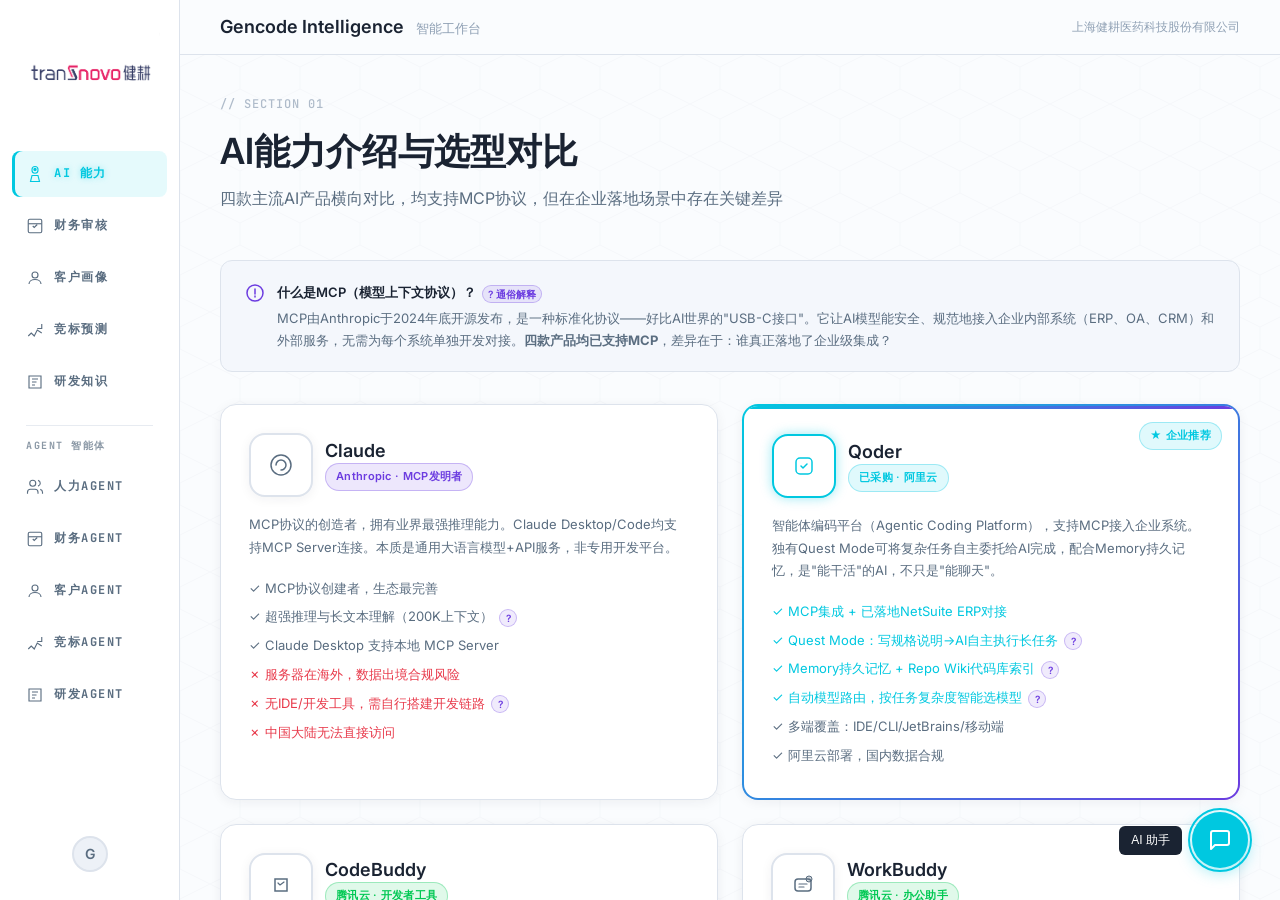
==== commit 934d0fe7: "feat: 侧边栏恢复原有4项文字，下方新增Agent智能体分组" ====
--- a/index.html
+++ b/index.html
@@ -26,6 +26,25 @@
           <svg viewBox="0 0 24 24" fill="none" stroke="currentColor" stroke-width="1.5"><path d="M12 2a4 4 0 014 4v1a4 4 0 01-8 0V6a4 4 0 014-4z"/><path d="M8 14h8l2 8H6l2-8z"/><circle cx="12" cy="6" r="1.5" fill="currentColor"/></svg>
           <span>AI 能力</span>
         </a>
+        <a class="sidebar-item" data-target="section-audit">
+          <svg viewBox="0 0 24 24" fill="none" stroke="currentColor" stroke-width="1.5"><rect x="3" y="3" width="18" height="18" rx="2"/><path d="M9 12l2 2 4-4"/><path d="M3 9h18"/></svg>
+          <span>财务审核</span>
+        </a>
+        <a class="sidebar-item" data-target="section-customer">
+          <svg viewBox="0 0 24 24" fill="none" stroke="currentColor" stroke-width="1.5"><circle cx="12" cy="8" r="4"/><path d="M4 20c0-4 4-6 8-6s8 2 8 6"/></svg>
+          <span>客户画像</span>
+        </a>
+        <a class="sidebar-item" data-target="section-pricing">
+          <svg viewBox="0 0 24 24" fill="none" stroke="currentColor" stroke-width="1.5"><path d="M3 20l4-4 4 4 4-8 6 4"/><path d="M21 4v6h-6"/></svg>
+          <span>竞标预测</span>
+        </a>
+        <a class="sidebar-item" data-target="section-rdkb">
+          <svg viewBox="0 0 24 24" fill="none" stroke="currentColor" stroke-width="1.5"><path d="M4 4h16v16H4z"/><path d="M8 8h8M8 12h6M8 16h4"/></svg>
+          <span>研发知识</span>
+        </a>
+
+        <div class="sidebar-group-label">Agent 智能体</div>
+
         <a class="sidebar-item" data-target="section-hr">
           <svg viewBox="0 0 24 24" fill="none" stroke="currentColor" stroke-width="1.5"><path d="M16 21v-2a4 4 0 00-4-4H6a4 4 0 00-4 4v2"/><circle cx="9" cy="7" r="4"/><path d="M22 21v-2a4 4 0 00-3-3.87"/><path d="M16 3.13a4 4 0 010 7.75"/></svg>
           <span>人力Agent</span>
@@ -260,75 +279,6 @@
         <p style="margin-top:4px;">四款产品定位各有侧重：Claude推理最强但无法在大陆使用；CodeBuddy面向开发者但绑定腾讯生态；WorkBuddy面向办公人员但尚处内测且无ERP集成。<strong style="color:var(--accent-cyan);">Qoder是唯一兼具以下三个优势的平台：①已实际落地NetSuite ERP集成 ②Quest Mode自主任务执行 ③同时服务开发者与业务人员</strong>。且已完成阿里云采购，数据合规、即刻可用。</p>
       </div>
 
-      <!-- Qoder 阿里云采购报价 -->
-      <div style="margin-top:32px; border:2px solid var(--accent-cyan); border-radius:12px; padding:24px; background:linear-gradient(135deg, rgba(0,200,224,0.03), rgba(108,60,224,0.03)); box-shadow:0 0 20px rgba(0,200,224,0.1); cursor:pointer;" onclick="document.getElementById('pricingPopout').classList.add('open')">
-        <div style="display:flex; align-items:center; justify-content:space-between;">
-          <div style="display:flex; align-items:center; gap:10px;">
-            <span style="background:var(--accent-cyan); color:#fff; font-size:11px; font-weight:700; padding:3px 10px; border-radius:4px; letter-spacing:1px;">阿里云官方报价</span>
-            <span style="font-size:14px; font-weight:700; color:var(--text-primary);">Qoder 企业版采购方案</span>
-          </div>
-          <span style="font-size:12px; color:var(--accent-cyan); border:1px solid var(--accent-cyan); padding:4px 12px; border-radius:4px;">点击查看详情 →</span>
-        </div>
-        <div style="margin-top:14px; display:flex; gap:32px; font-size:13px; color:var(--text-secondary);">
-          <span>供应商：<strong style="color:var(--text-primary);">阿里云计算有限公司</strong></span>
-          <span>月付：<strong style="color:var(--accent-cyan); font-size:16px;">¥1,425</strong>/月</span>
-          <span>年付：<strong style="color:var(--accent-cyan); font-size:16px;">¥15,300</strong>/年（85折）</span>
-        </div>
-      </div>
-
-      <!-- Pricing Popout -->
-      <div class="demo-popout" id="pricingPopout" onclick="if(event.target===this)this.classList.remove('open')">
-        <div class="demo-popout-content" style="max-width:720px; padding:32px;">
-          <button class="demo-popout-close" onclick="document.getElementById('pricingPopout').classList.remove('open')">&times;</button>
-          <h3 style="font-size:18px; margin-bottom:20px; color:var(--text-primary);">Qoder 企业版 — 阿里云采购报价</h3>
-          
-          <table style="width:100%; border-collapse:collapse; font-size:13px; margin-bottom:20px;">
-            <tr style="background:rgba(0,200,224,0.08);">
-              <th style="text-align:left; padding:10px 14px; border:1px solid var(--border-default); color:var(--accent-cyan);">方案</th>
-              <th style="text-align:center; padding:10px 14px; border:1px solid var(--border-default); color:var(--accent-cyan);">席位</th>
-              <th style="text-align:center; padding:10px 14px; border:1px solid var(--border-default); color:var(--accent-cyan);">年限</th>
-              <th style="text-align:center; padding:10px 14px; border:1px solid var(--border-default); color:var(--accent-cyan);">官网价</th>
-              <th style="text-align:center; padding:10px 14px; border:1px solid var(--border-default); color:var(--accent-cyan);">折扣价</th>
-              <th style="text-align:left; padding:10px 14px; border:1px solid var(--border-default); color:var(--accent-cyan);">备注</th>
-            </tr>
-            <tr>
-              <td style="padding:10px 14px; border:1px solid var(--border-default); font-weight:600;">月付方案</td>
-              <td style="padding:10px 14px; border:1px solid var(--border-default); text-align:center;">5</td>
-              <td style="padding:10px 14px; border:1px solid var(--border-default); text-align:center;">1个月</td>
-              <td style="padding:10px 14px; border:1px solid var(--border-default); text-align:center;">¥1,500</td>
-              <td style="padding:10px 14px; border:1px solid var(--border-default); text-align:center; color:var(--accent-cyan); font-weight:700; font-size:15px;">¥1,425</td>
-              <td style="padding:10px 14px; border:1px solid var(--border-default); font-size:12px;">后期连续包月，累计一年总计¥17,100</td>
-            </tr>
-            <tr style="background:rgba(0,200,224,0.03);">
-              <td style="padding:10px 14px; border:1px solid var(--border-default); font-weight:600;">年付方案 ⭐</td>
-              <td style="padding:10px 14px; border:1px solid var(--border-default); text-align:center;">5</td>
-              <td style="padding:10px 14px; border:1px solid var(--border-default); text-align:center;">一年</td>
-              <td style="padding:10px 14px; border:1px solid var(--border-default); text-align:center;">¥18,000</td>
-              <td style="padding:10px 14px; border:1px solid var(--border-default); text-align:center; color:var(--accent-cyan); font-weight:700; font-size:15px;">¥15,300</td>
-              <td style="padding:10px 14px; border:1px solid var(--border-default); font-size:12px;">平均¥1,275/月，首网限时<strong>85折</strong></td>
-            </tr>
-          </table>
-
-          <div style="font-size:12px; color:var(--text-secondary); line-height:1.8;">
-            <p style="font-weight:600; color:var(--text-primary); margin-bottom:6px;">产品配置：</p>
-            <ul style="padding-left:18px; margin:0;">
-              <li>产品形态：IDE/JB插件/CLI（命令行）</li>
-              <li>核心：基于Qwen3-Coder模型，主打仓库级理解+任务化执行</li>
-              <li>Agent Mode：对话式编码、补全、解释</li>
-              <li>Quest Mode：自主拆解任务、改文件、跑测试、自动完成功能</li>
-              <li>能力：一次检索10万+代码文件，自动生成Wiki，CodeReview，多文件批量修改</li>
-              <li>定位：工程级、长上下文、Agent化开发助手</li>
-              <li>每个团队席位（300元/月）包含 3000 Credits</li>
-            </ul>
-          </div>
-
-          <div style="margin-top:16px; padding:12px 16px; background:rgba(0,200,224,0.06); border:1px solid rgba(0,200,224,0.2); border-radius:8px; font-size:12px; display:flex; justify-content:space-between; align-items:center;">
-            <span>付款方式：网银转账 / 支付宝付款 / 线下汇款（对公转账）</span>
-            <span>单位：<strong>阿里云计算有限公司</strong></span>
-          </div>
-        </div>
-      </div>
-
       <!-- MCP Integration Diagram -->
       <div class="mcp-diagram mt-32">
         <div style="text-align:center; margin-bottom:24px;">
@@ -1324,6 +1274,21 @@
               <div class="rdkb-dept-detail">临床方案、CRF表单、随访数据</div>
             </div>
             <span class="rdkb-dept-count">315 份</span>
+          </div>
+
+          <!-- Upload Entry -->
+          <div style="margin-top:16px; padding:16px; border:2px dashed var(--accent-cyan); border-radius:10px; background:rgba(0,200,224,0.03); text-align:center; cursor:pointer; transition:all 0.2s;" onclick="document.getElementById('rdkbUpload').click()" onmouseover="this.style.background='rgba(0,200,224,0.08)'" onmouseout="this.style.background='rgba(0,200,224,0.03)'">
+            <svg width="32" height="32" viewBox="0 0 32 32" fill="none" style="margin-bottom:8px;"><path d="M16 20V8M12 12l4-4 4 4" stroke="#00C8E0" stroke-width="1.5" stroke-linecap="round" stroke-linejoin="round"/><path d="M6 22v4h20v-4" stroke="#00C8E0" stroke-width="1.5" stroke-linecap="round" stroke-linejoin="round"/></svg>
+            <div style="font-size:13px; font-weight:600; color:var(--text-primary); margin-bottom:4px;">上传文档至知识库</div>
+            <div style="font-size:11px; color:var(--text-muted);">拖拽文件到此处，或点击选择文件</div>
+            <div style="margin-top:8px; display:flex; justify-content:center; gap:6px; flex-wrap:wrap;">
+              <span style="font-size:10px; background:rgba(0,200,224,0.1); border:1px solid rgba(0,200,224,0.2); padding:2px 8px; border-radius:3px; color:var(--accent-cyan);">.pdf</span>
+              <span style="font-size:10px; background:rgba(0,200,224,0.1); border:1px solid rgba(0,200,224,0.2); padding:2px 8px; border-radius:3px; color:var(--accent-cyan);">.docx</span>
+              <span style="font-size:10px; background:rgba(0,200,224,0.1); border:1px solid rgba(0,200,224,0.2); padding:2px 8px; border-radius:3px; color:var(--accent-cyan);">.pptx</span>
+              <span style="font-size:10px; background:rgba(0,200,224,0.1); border:1px solid rgba(0,200,224,0.2); padding:2px 8px; border-radius:3px; color:var(--accent-cyan);">.xlsx</span>
+              <span style="font-size:10px; background:rgba(0,200,224,0.1); border:1px solid rgba(0,200,224,0.2); padding:2px 8px; border-radius:3px; color:var(--accent-cyan);">.txt</span>
+            </div>
+            <input type="file" multiple accept=".pdf,.docx,.pptx,.xlsx,.txt" style="display:none;" id="rdkbUpload">
           </div>
 
           <div class="rdkb-total">
--- a/css/style.css
+++ b/css/style.css
@@ -201,6 +201,19 @@
 
 .sidebar-item.active span {
   text-shadow: 0 0 6px rgba(0, 200, 224, 0.4);
+}
+
+.sidebar-group-label {
+  margin: 14px 14px 4px;
+  padding-top: 12px;
+  border-top: 1px solid var(--border-default);
+  font-family: var(--font-mono);
+  font-size: 10px;
+  font-weight: 700;
+  letter-spacing: 1.5px;
+  text-transform: uppercase;
+  color: var(--text-tertiary, var(--text-secondary));
+  opacity: 0.7;
 }
 
 .sidebar-footer {
